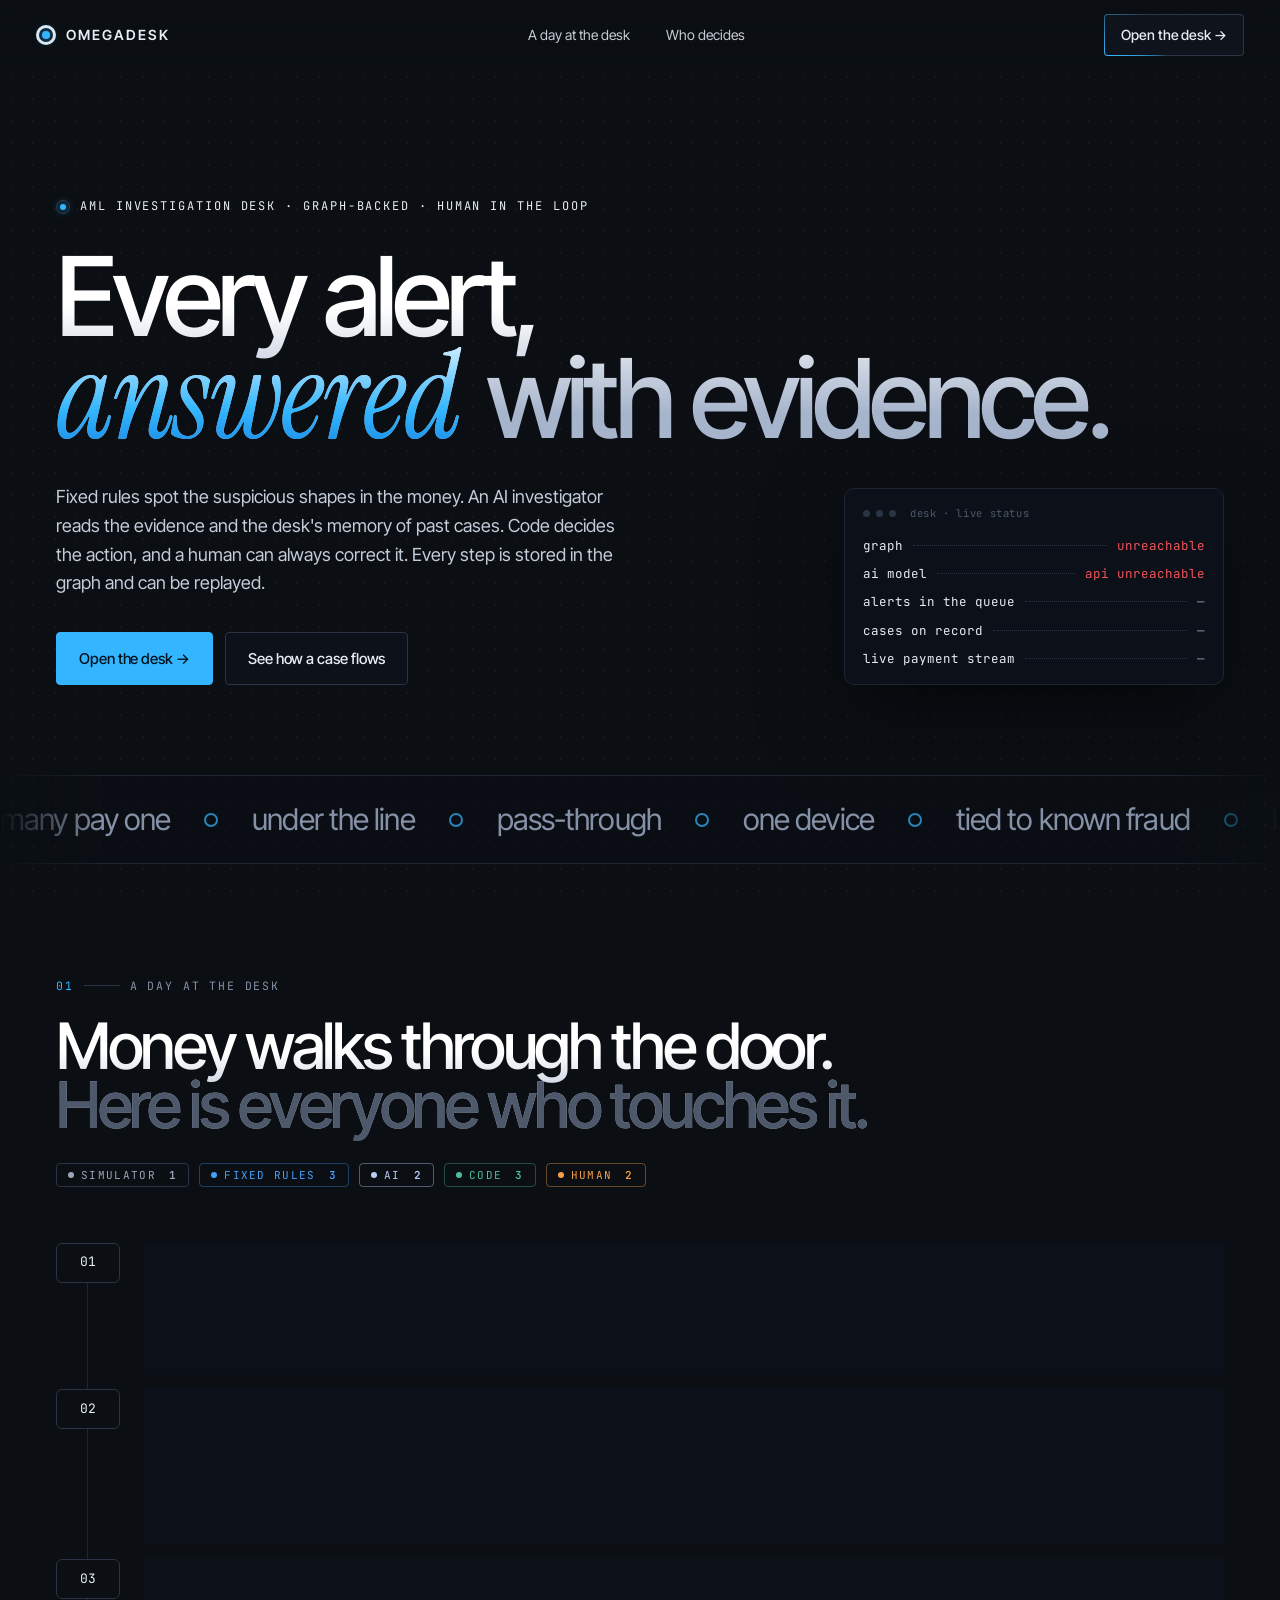
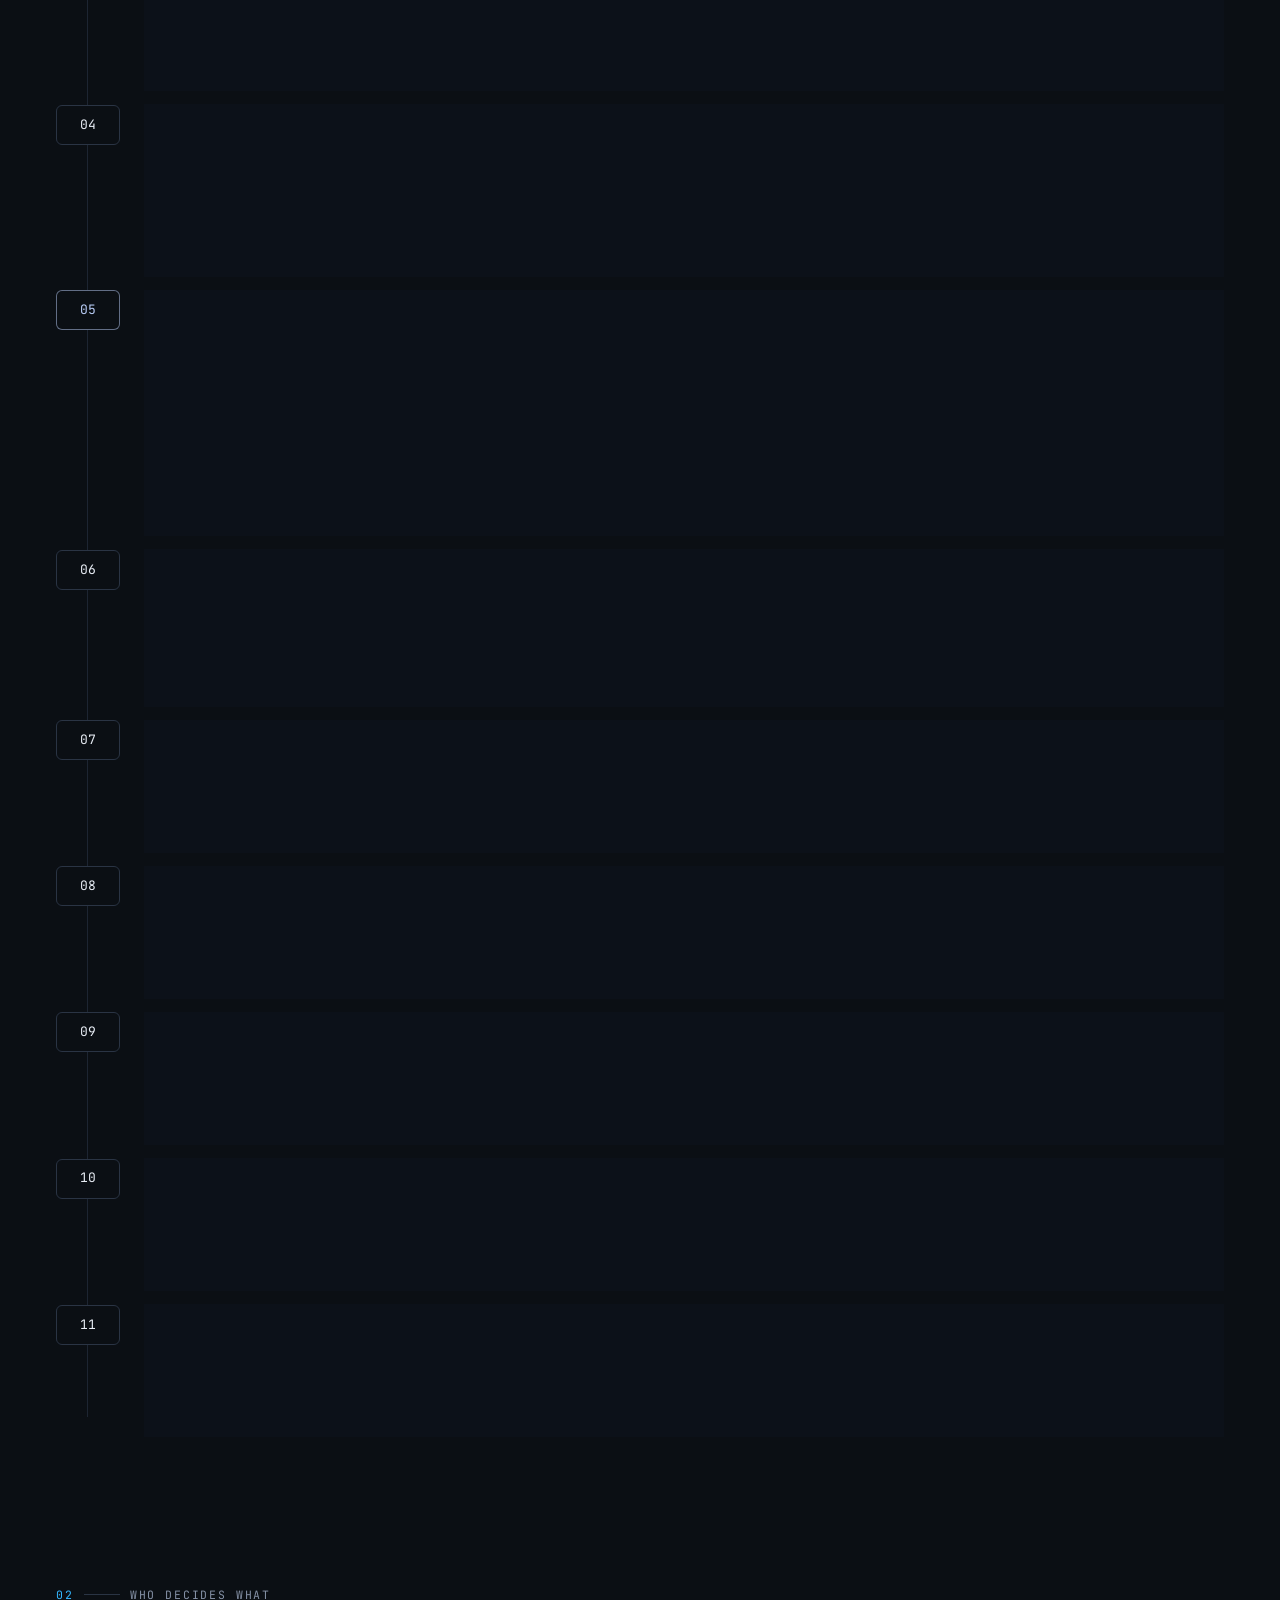
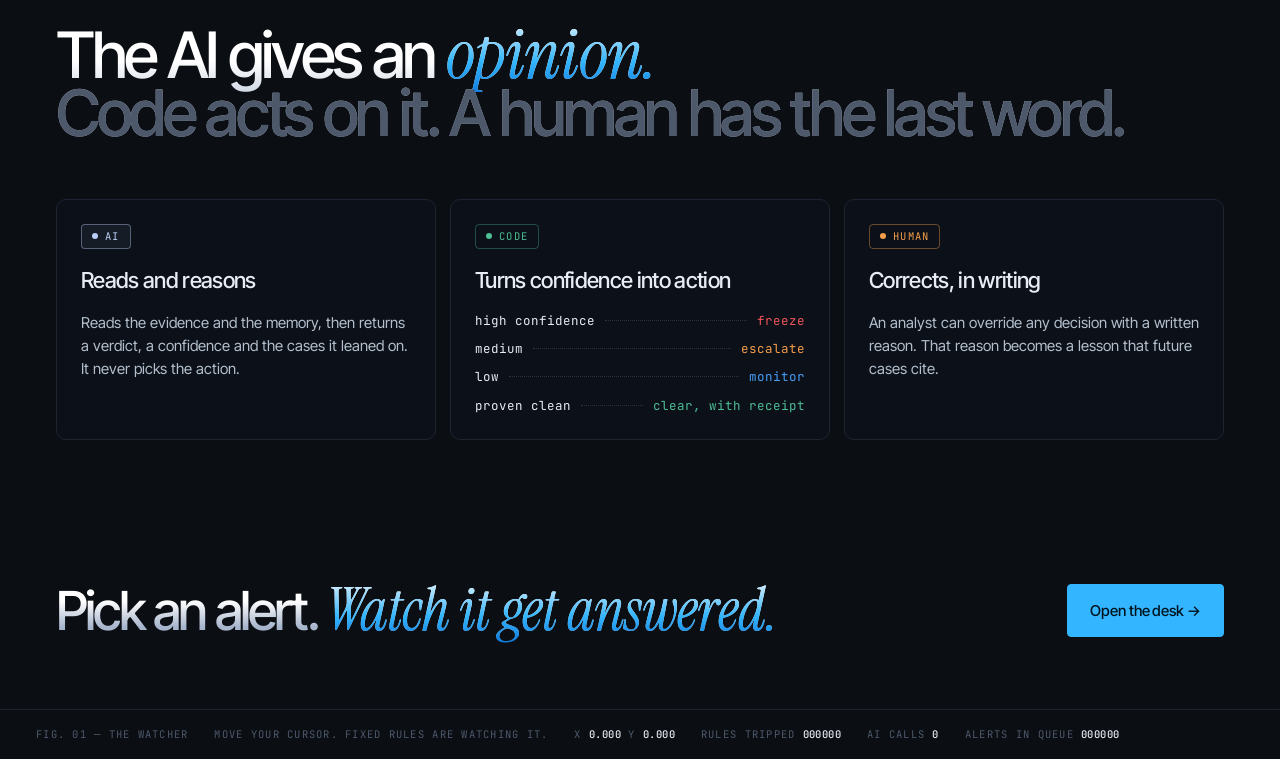
==== ui/home/index.html @ 0a8f1757 "UI: signal-field redesign of the desk + standalone home page — frontend only, no backend changes Des" ====
<!DOCTYPE html>
<html lang="en">
<head>
<meta charset="utf-8">
<meta name="viewport" content="width=device-width, initial-scale=1">
<meta name="color-scheme" content="dark">
<title>OmegaDesk — every alert, answered with evidence</title>
<link rel="icon" href="data:image/svg+xml,<svg xmlns='http://www.w3.org/2000/svg' viewBox='0 0 32 32'><circle cx='16' cy='16' r='12' fill='none' stroke='%23ffffff' stroke-width='4'/><circle cx='16' cy='16' r='4' fill='%23479ffa'/></svg>">
<link rel="preconnect" href="https://fonts.googleapis.com">
<link rel="preconnect" href="https://fonts.gstatic.com" crossorigin>
<link rel="stylesheet" href="https://fonts.googleapis.com/css2?family=Instrument+Serif:ital@0;1&family=Inter+Tight:wght@400;500;600&family=JetBrains+Mono:wght@400;500&display=swap">
<link rel="stylesheet" href="home.css">
</head>
<body>
<canvas id="field" aria-hidden="true"></canvas>
<canvas id="watch" aria-hidden="true"></canvas>
<div id="reticle" aria-hidden="true"><i></i></div>
<div id="probe" aria-hidden="true"></div>

<nav class="nav">
  <a class="brand" href="./"><span class="logo" aria-hidden="true"></span>OmegaDesk</a>
  <div class="nav-links">
    <a href="#story">A day at the desk</a>
    <a href="#who">Who decides</a>
  </div>
  <a class="btn primary sm" href="../">Open the desk →</a>
</nav>

<header class="hero">
  <div class="eyebrow"><span class="dot"></span>AML investigation desk · graph-backed · human in the loop</div>
  <h1>Every alert,<br><em class="serif">answered</em> with evidence.</h1>
  <p class="lede">Fixed rules spot the suspicious shapes in the money. An AI investigator reads the evidence and the desk's
    memory of past cases. Code decides the action, and a human can always correct it. Every step is stored in the graph
    and can be replayed.</p>
  <div class="cta">
    <a class="btn primary" href="../">Open the desk →</a>
    <a class="btn ghost" href="#story">See how a case flows</a>
  </div>

  <div class="term" aria-label="Live desk status">
    <div class="term-bar"><i></i><i></i><i></i><span>desk · live status</span></div>
    <div class="leaders">
      <div class="lead" data-sig="GET /health/graph · the single source of truth"><span class="lk">graph</span><span class="ld"></span><span class="lv" id="s-graph">checking…</span></div>
      <div class="lead" data-sig="GET /health · the investigator's model"><span class="lk">ai model</span><span class="ld"></span><span class="lv" id="s-model">—</span></div>
      <div class="lead" data-sig="GET /monitor/alerts · caught by fixed rules"><span class="lk">alerts in the queue</span><span class="ld"></span><span class="lv" id="s-alerts">—</span></div>
      <div class="lead" data-sig="GET /cases · every case the desk opened"><span class="lk">cases on record</span><span class="ld"></span><span class="lv" id="s-cases">—</span></div>
      <div class="lead" data-sig="GET /sim/status · the simulated bank"><span class="lk">live payment stream</span><span class="ld"></span><span class="lv" id="s-sim">—</span></div>
    </div>
  </div>
</header>

<div class="marquee" aria-label="What the watcher measures">
  <div class="mq-track" id="mq-track"></div>
</div>

<section class="section" id="story">
  <div class="sec-head">
    <div class="eyebrow num"><span>01</span><span class="ln"></span>A day at the desk</div>
    <h2>Money walks through the door.<br><span class="dim">Here is everyone who touches it.</span></h2>
    <div class="legend" id="legend"></div>
  </div>

  <ol class="story">
    <li class="step" data-actor="sim" data-sig="Step 01 · simulator · the world the desk watches">
      <div class="s-no">01</div>
      <div class="s-body"><div class="s-top"><h3>The world</h3><span class="actor sim">simulator</span></div>
        <p>A simulated bank runs on its own. People open accounts, use devices, buy from merchants and move money.
          Realistic fraud shapes are planted inside the ordinary traffic.</p></div>
    </li>
    <li class="step" data-actor="rules" data-sig="Step 02 · fixed rules · no AI">
      <div class="s-no">02</div>
      <div class="s-body"><div class="s-top"><h3>The watcher</h3><span class="actor rules">fixed rules</span></div>
        <p>Every few moments, simple maths checks the money. Did one account receive from many people? Did money leave the
          moment it arrived? Are payments hiding just under the reporting line? Is one device shared across accounts?
          When a shape is strong enough, an alert appears in plain words.</p></div>
    </li>
    <li class="step" data-actor="rules" data-sig="Step 03 · fixed rules · the shape of the crowd">
      <div class="s-no">03</div>
      <div class="s-body"><div class="s-top"><h3>The case file</h3><span class="actor rules">fixed rules</span></div>
        <p>Investigating opens a case: the suspect account plus everyone around it in that time window, senders and
          receivers. The pattern lives in the shape of the crowd, not in one account alone.</p></div>
    </li>
    <li class="step" data-actor="rules" data-sig="Step 04 · fixed rules · tags marked guilty- or innocent-looking">
      <div class="s-no">04</div>
      <div class="s-body"><div class="s-top"><h3>The measuring</h3><span class="actor rules">fixed rules</span></div>
        <p>Still no AI. The desk writes down what it measured, one tag per pattern, each marked as guilty-looking or innocent-looking.</p>
        <div class="tags">
          <span class="tg bad">many pay one</span><span class="tg bad">under the line</span><span class="tg bad">one device</span>
          <span class="tg bad">pass-through</span><span class="tg good">known business</span></div></div>
    </li>
    <li class="step key" data-actor="ai" data-sig="Step 05 · AI · the investigator's only job">
      <div class="s-no">05</div>
      <div class="s-body"><div class="s-top"><h3>The AI investigator</h3><span class="actor ai">AI</span></div>
        <p>The AI's only job. It reads the file and asks the graph questions one at a time: who else shares this device,
          where did the money go next, are these accounts new? It reads the desk's memory of past cases and human corrections,
          decides which old cases really match, then answers in a fixed format.</p>
        <div class="leaders mini">
          <div class="lead"><span class="lk">verdict</span><span class="ld"></span><span class="lv">fraud · legit · unclear</span></div>
          <div class="lead"><span class="lk">confidence</span><span class="ld"></span><span class="lv">bold or humble, by rule</span></div>
          <div class="lead"><span class="lk">cases it leaned on</span><span class="ld"></span><span class="lv">named, one by one</span></div>
        </div></div>
    </li>
    <li class="step" data-actor="code" data-sig="Step 06 · code · the AI never picks the action">
      <div class="s-no">06</div>
      <div class="s-body"><div class="s-top"><h3>The guard</h3><span class="actor code">code</span></div>
        <p>Fixed rules turn the verdict into an action. There are two hard guard rails. The AI may never clear an account just
          because an old case did; clearing needs fresh proof. And to disagree with a corrected old case, it must name exactly
          what is different today.</p></div>
    </li>
    <li class="step" data-actor="code" data-sig="Step 07 · code · a sealed, re-runnable proof of absence">
      <div class="s-no">07</div>
      <div class="s-body"><div class="s-top"><h3>The receipt</h3><span class="actor code">code</span></div>
        <p>When the action is a clearance, a tool proves the clean look. A checklist of checks all come back clean, and
          the result is sealed to the decision like a signed slip that can be re-run at any time.</p></div>
    </li>
    <li class="step" data-actor="human" data-sig="Step 08 · human · routed to the right analyst">
      <div class="s-no">08</div>
      <div class="s-body"><div class="s-top"><h3>The human</h3><span class="actor human">human</span></div>
        <p>Real cases land with the right analyst: device-ring cases go to one desk, business cases to another. An analyst who
          disagrees can override, but only with a written reason.</p></div>
    </li>
    <li class="step" data-actor="human" data-sig="Step 09 · human · memory grows only through decisions">
      <div class="s-no">09</div>
      <div class="s-body"><div class="s-top"><h3>The lesson</h3><span class="actor human">human</span></div>
        <p>That reason is saved as a correction. Future similar cases cite it like case law, and the old precedent it beat is
          marked "never cite again". Memory only grows through decisions, never through silence.</p></div>
    </li>
    <li class="step" data-actor="ai" data-sig="Step 10 · AI · one call, every sentence sourced">
      <div class="s-no">10</div>
      <div class="s-body"><div class="s-top"><h3>The written record</h3><span class="actor ai">AI</span></div>
        <p>Any closed case becomes a readable report for a supervisor. Every sentence carries its source: the decision,
          the measurements, the receipt and the past cases.</p></div>
    </li>
    <li class="step" data-actor="code" data-sig="Step 11 · code · six known cases, replayed twice">
      <div class="s-no">11</div>
      <div class="s-body"><div class="s-top"><h3>The proof</h3><span class="actor code">code</span></div>
        <p>A built-in test replays six known cases twice, once with memory and once without, and shows which decisions
          changed. Then the desk keeps working live as new alerts arrive on their own.</p></div>
    </li>
  </ol>
</section>

<section class="section" id="who">
  <div class="sec-head">
    <div class="eyebrow num"><span>02</span><span class="ln"></span>Who decides what</div>
    <h2>The AI gives an <em class="serif">opinion.</em><br><span class="dim">Code acts on it. A human has the last word.</span></h2>
  </div>
  <div class="who">
    <div class="who-card" data-sig="AI · verdict + confidence + cited cases">
      <span class="actor ai">AI</span>
      <h3>Reads and reasons</h3>
      <p>Reads the evidence and the memory, then returns a verdict, a confidence and the cases it leaned on. It never picks the action.</p>
    </div>
    <div class="who-card" data-sig="code · confidence → action, by fixed rule">
      <span class="actor code">code</span>
      <h3>Turns confidence into action</h3>
      <div class="leaders">
        <div class="lead"><span class="lk">high confidence</span><span class="ld"></span><span class="lv a-freeze">freeze</span></div>
        <div class="lead"><span class="lk">medium</span><span class="ld"></span><span class="lv a-escalate">escalate</span></div>
        <div class="lead"><span class="lk">low</span><span class="ld"></span><span class="lv a-monitor">monitor</span></div>
        <div class="lead"><span class="lk">proven clean</span><span class="ld"></span><span class="lv a-clear">clear, with receipt</span></div>
      </div>
    </div>
    <div class="who-card" data-sig="human · override needs a written reason">
      <span class="actor human">human</span>
      <h3>Corrects, in writing</h3>
      <p>An analyst can override any decision with a written reason. That reason becomes a lesson that future cases cite.</p>
    </div>
  </div>
</section>

<section class="band">
  <h2>Pick an alert. <em class="serif">Watch it get answered.</em></h2>
  <a class="btn primary" href="../">Open the desk →</a>
</section>

<footer class="hud">
  <span>FIG. 01 — THE WATCHER</span>
  <span class="hud-hide">MOVE YOUR CURSOR. FIXED RULES ARE WATCHING IT.</span>
  <span>X <b id="hx">0.000</b> Y <b id="hy">0.000</b></span>
  <span>RULES TRIPPED <b id="h-trip">000000</b></span>
  <span>AI CALLS <b>0</b></span>
  <span>ALERTS IN QUEUE <b id="h-al">000000</b></span>
  <span class="hud-last" id="h-last"></span>
</footer>

<script src="../hover.js"></script>
<script src="home.js"></script>
</body>
</html>
---- ui/home/home.css ----
/* OmegaDesk home — standalone stylesheet (the desk's style.css is not loaded here). */
:root {
  --bg: #0b0f14; --surface: rgba(14, 19, 28, .78); --line: #1d2532; --line2: #2a3444;
  --text: #e8edf5; --muted: #8591a6; --faint: #4d586a;
  --accent: #33b6ff; --accent-deep: #0a6fd6;
  --bad: #f2555a; --warn: #f59e4b; --good: #4ebe96; --ai: #b9cdf7; --watch: #479ffa;
  --sans: "Inter Tight", ui-sans-serif, system-ui, -apple-system, "Segoe UI", Helvetica, Arial, sans-serif;
  --serif: "Instrument Serif", "Times New Roman", serif;
  --mono: "JetBrains Mono", ui-monospace, SFMono-Regular, Menlo, Consolas, monospace;
  --ease: cubic-bezier(.2, .7, .2, 1);
}
@property --ang { syntax: "<angle>"; inherits: false; initial-value: 0deg; }
* { box-sizing: border-box; margin: 0; }
html { scroll-behavior: smooth; scrollbar-color: var(--line2) transparent; }
body { background: var(--bg); color: var(--text); font: 16px/1.55 var(--sans); -webkit-font-smoothing: antialiased; overflow-x: hidden; }
a { color: inherit; }
:focus-visible { outline: 2px solid var(--accent); outline-offset: 3px; }
::selection { background: rgba(51,182,255,.3); }

/* display type: Velmax recipe */
h1, h2 { font-weight: 500; letter-spacing: -.052em; line-height: .92;
  background: linear-gradient(#fff 30%, #a7b5cc 82%); -webkit-background-clip: text; background-clip: text; color: transparent; }
.serif { font-family: var(--serif); font-style: italic; font-weight: 400; letter-spacing: -.012em; font-size: 1.1em; line-height: .8;
  background: linear-gradient(#d8f1ff 14%, #33b6ff 58%, #0a6fd6); -webkit-background-clip: text; background-clip: text; color: transparent;
  padding-right: .06em; }
.dim { background: none; -webkit-text-fill-color: var(--faint); color: var(--faint); }

/* nav */
.nav { position: sticky; top: 0; z-index: 40; display: flex; align-items: center; gap: 28px; padding: 14px 36px;
  background: linear-gradient(var(--bg), rgba(11,15,20,.6)); backdrop-filter: blur(10px); }
.brand { display: flex; align-items: center; gap: 10px; text-decoration: none; font-weight: 600; letter-spacing: .14em; text-transform: uppercase; font-size: 14px; }
.brand .logo { width: 20px; height: 20px; border-radius: 50%; border: 3.5px solid var(--text); position: relative; }
.brand .logo::after { content: ""; position: absolute; inset: 3px; border-radius: 50%; background: var(--accent); box-shadow: 0 0 10px var(--accent); }
.nav-links { display: flex; gap: 6px; margin: 0 auto; }
.nav-links a { text-decoration: none; font-size: 14px; color: var(--text); opacity: .85; padding: 7px 14px; border-radius: 10px; border: 1px solid transparent; transition: border-color .2s, opacity .2s; }
.nav-links a:hover { opacity: 1; border-color: var(--accent); }

/* buttons */
.btn { display: inline-flex; align-items: center; gap: 10px; text-decoration: none; font-weight: 500; font-size: 15px; letter-spacing: -.005em;
  padding: 14px 22px; border-radius: 4px; border: 1px solid var(--line2); transition: transform .15s var(--ease), box-shadow .25s, background .2s; }
.btn:active { transform: scale(.98); }
.btn.primary { background: var(--accent); color: #00131f; border-color: var(--accent); }
.btn.primary:hover { box-shadow: 0 0 0 4px rgba(51,182,255,.15), 0 10px 40px rgba(51,182,255,.35); }
.btn.ghost { background: rgba(14,19,28,.8); color: var(--text); }
.btn.ghost:hover { border-color: var(--faint); }
/* the nav CTA: a light runs around its border */
.btn.sm { padding: 9px 16px; font-size: 14px; color: var(--text); border: 1px solid transparent;
  background: linear-gradient(#0e131c, #0e131c) padding-box, conic-gradient(from var(--ang), var(--line2) 0 55%, var(--accent) 70%, var(--line2) 85%) border-box;
  animation: orbit 4s linear infinite; }
.btn.sm:hover { box-shadow: 0 0 24px rgba(51,182,255,.25); }
@keyframes orbit { to { --ang: 360deg; } }

/* hero */
.hero { position: relative; max-width: 1240px; margin: 0 auto; padding: 14vh 36px 10vh; }
.eyebrow { display: inline-flex; align-items: center; gap: 10px; font-family: var(--mono); font-size: 12px; letter-spacing: .16em; text-transform: uppercase; color: var(--text); }
.eyebrow .dot { width: 14px; height: 14px; border-radius: 50%; border: 1px solid var(--line2); position: relative; }
.eyebrow .dot::after { content: ""; position: absolute; inset: 3px; border-radius: 50%; background: var(--accent); box-shadow: 0 0 8px var(--accent); animation: beat 2s infinite; }
@keyframes beat { 50% { opacity: .35; } }
.hero h1 { font-size: clamp(52px, 8.6vw, 128px); margin: 26px 0 34px; }
.lede { max-width: 560px; font-size: 18px; line-height: 1.6; color: #c3ccd9; }
.cta { display: flex; gap: 12px; margin-top: 34px; flex-wrap: wrap; }

/* live status terminal */
.term { position: absolute; right: 36px; bottom: 10vh; width: 380px; padding: 16px 18px; border-radius: 10px;
  background: var(--surface); border: 1px solid var(--line); backdrop-filter: blur(6px); box-shadow: 0 30px 80px rgba(0,0,0,.5); }
.term-bar { display: flex; align-items: center; gap: 6px; font-family: var(--mono); font-size: 10.5px; color: var(--faint); margin-bottom: 14px; }
.term-bar i { width: 7px; height: 7px; border-radius: 50%; background: var(--line2); }
.term-bar span { margin-left: 8px; letter-spacing: .06em; }
.leaders { display: flex; flex-direction: column; gap: 9px; font-family: var(--mono); font-size: 12.5px; }
.lead { display: flex; align-items: baseline; gap: 10px; color: var(--muted); }
.lead .lk { color: var(--text); white-space: nowrap; }
.lead .ld { flex: 1; min-width: 16px; border-bottom: 1px dotted var(--line2); transform: translateY(-4px); }
.lead .lv { white-space: nowrap; color: var(--accent); }
.lv.ok { color: var(--good); } .lv.bad { color: var(--bad); } .lv.off { color: var(--muted); }
.lv.a-freeze { color: var(--bad); } .lv.a-escalate { color: var(--warn); } .lv.a-monitor { color: var(--watch); } .lv.a-clear { color: var(--good); }

/* sections */
.section { max-width: 1240px; margin: 0 auto; padding: 12vh 36px 4vh; }
.sec-head { margin-bottom: 56px; }
.eyebrow.num { color: var(--muted); font-size: 11.5px; }
.eyebrow.num span:first-child { color: var(--accent); }
.eyebrow .ln { width: 36px; height: 1px; background: var(--line2); }
.sec-head h2 { font-size: clamp(36px, 5vw, 68px); margin-top: 20px; }
.legend { display: flex; gap: 10px; flex-wrap: wrap; margin-top: 28px; }
.legend .actor { font-size: 11px; padding: 4px 11px; }
.legend .actor b { font-weight: 600; margin-left: 6px; }

/* actor chips: who acts in each step */
.actor { display: inline-flex; align-items: center; gap: 7px; font-family: var(--mono); font-size: 10.5px; letter-spacing: .12em; text-transform: uppercase;
  padding: 3px 10px; border-radius: 4px; border: 1px solid var(--line2); color: var(--muted); white-space: nowrap; }
.actor::before { content: ""; width: 6px; height: 6px; border-radius: 50%; background: currentColor; }
.actor.sim { color: #9aa6b8; }
.actor.rules { color: var(--watch); border-color: rgba(71,159,250,.35); }
.actor.ai { color: var(--ai); border-color: rgba(185,205,247,.4); background: rgba(185,205,247,.06); }
.actor.code { color: var(--good); border-color: rgba(78,190,150,.35); }
.actor.human { color: var(--warn); border-color: rgba(245,158,75,.4); }

/* the story rail */
.story { list-style: none; padding: 0; position: relative; display: flex; flex-direction: column; gap: 14px; }
.story::before { content: ""; position: absolute; left: 31px; top: 20px; bottom: 20px; width: 1px;
  background: linear-gradient(var(--line2), var(--line2)) no-repeat, var(--line); background-size: 1px var(--fill, 0%); }
.step { display: grid; grid-template-columns: 64px minmax(0, 1fr); gap: 24px; align-items: start;
  opacity: 0; transform: translateY(18px); transition: opacity .7s var(--ease), transform .7s var(--ease); }
.step.in { opacity: 1; transform: none; }
.s-no { position: relative; z-index: 1; width: 64px; height: 40px; display: grid; place-items: center; font-family: var(--mono); font-size: 13px; color: var(--muted);
  background: var(--bg); border: 1px solid var(--line2); border-radius: 6px; transition: color .3s, border-color .3s, box-shadow .3s; }
.step.in .s-no { color: var(--text); }
.s-body { background: var(--surface); border: 1px solid var(--line); border-radius: 10px; padding: 20px 24px; backdrop-filter: blur(4px);
  transition: border-color .3s, transform .3s var(--ease); }
.step:hover .s-body { border-color: var(--line2); transform: translateX(4px); }
.step:hover .s-no { border-color: var(--accent); color: var(--accent); box-shadow: 0 0 18px rgba(51,182,255,.25); }
.s-top { display: flex; align-items: center; gap: 14px; justify-content: space-between; margin-bottom: 8px; }
.s-body h3 { font-size: 22px; font-weight: 500; letter-spacing: -.03em; }
.s-body p { color: #b4bfcd; font-size: 15.5px; max-width: 760px; }
.step.key .s-body { border-color: rgba(185,205,247,.32);
  background: linear-gradient(120deg, rgba(185,205,247,.08), transparent 60%), var(--surface); }
.step.key .s-no { border-color: rgba(185,205,247,.5); color: var(--ai); }
.step.dimmed { opacity: .28; }
.tags { display: flex; flex-wrap: wrap; gap: 8px; margin-top: 14px; }
.tg { font-family: var(--mono); font-size: 11px; letter-spacing: .06em; padding: 3px 10px; border-radius: 4px; border: 1px solid var(--line2); }
.tg.bad { color: #f0a0a3; border-color: rgba(242,85,90,.35); }
.tg.good { color: #8fd8bd; border-color: rgba(78,190,150,.35); }
.leaders.mini { margin-top: 16px; max-width: 520px; font-size: 12px; }

/* who decides */
.who { display: grid; grid-template-columns: repeat(3, minmax(0, 1fr)); gap: 14px; }
.who-card { background: var(--surface); border: 1px solid var(--line); border-radius: 10px; padding: 24px; display: flex; flex-direction: column; gap: 14px;
  transition: border-color .3s, transform .3s var(--ease); }
.who-card:hover { border-color: var(--line2); transform: translateY(-3px); }
.who-card h3 { font-size: 22px; font-weight: 500; letter-spacing: -.03em; }
.who-card p { color: #b4bfcd; font-size: 15px; }
.who-card .actor { align-self: flex-start; }

/* closing band */
.band { max-width: 1240px; margin: 12vh auto 8vh; padding: 0 36px; display: flex; align-items: center; justify-content: space-between; gap: 28px; flex-wrap: wrap; }
.band h2 { font-size: clamp(32px, 4.2vw, 58px); }

/* HUD footer */
.hud { display: flex; gap: 26px; flex-wrap: wrap; padding: 16px 36px; border-top: 1px solid var(--line);
  font-family: var(--mono); font-size: 10.5px; letter-spacing: .12em; color: var(--faint); text-transform: uppercase; }
.hud b { color: var(--text); font-weight: 500; letter-spacing: .04em; }

/* ---- hover layer (shared hover.js expects these) ---- */
#field { position: fixed; inset: 0; width: 100vw; height: 100vh; z-index: -1; pointer-events: none; }
#reticle { position: fixed; left: 0; top: 0; z-index: 80; pointer-events: none; opacity: 0; width: 0; height: 0; transition: opacity .2s; }
#reticle.on { opacity: 1; }
#reticle::before { content: ""; position: absolute; left: -13px; top: -13px; width: 26px; height: 26px; border-radius: 50%;
  border: 1px solid rgba(51,182,255,.55); transition: transform .25s var(--ease), border-color .2s, box-shadow .2s; }
#reticle i { position: absolute; left: -2px; top: -2px; width: 4px; height: 4px; border-radius: 50%; background: var(--accent); box-shadow: 0 0 8px var(--accent); }
#reticle.lock::before { transform: scale(1.35); border-color: var(--accent); box-shadow: 0 0 18px rgba(51,182,255,.35); }
#probe { position: fixed; left: 0; top: 0; z-index: 81; pointer-events: none; opacity: 0; display: flex; flex-direction: column; gap: 1px;
  width: max-content; max-width: 300px; font-family: var(--mono); font-size: 10.5px; line-height: 1.45; padding: 6px 10px; border-radius: 4px;
  background: rgba(8,10,13,.94); border: 1px solid var(--line2); box-shadow: 0 8px 24px rgba(0,0,0,.5); transition: opacity .15s; }
#probe.on { opacity: 1; }
#probe.flip { translate: calc(-100% - 40px) 0; }
#probe b { color: var(--accent); font-weight: 500; }
#probe span { color: var(--muted); }
@media (pointer: fine) { [data-sig] { cursor: crosshair; } }

/* responsive */
@media (max-width: 1080px) {
  .term { position: static; width: 100%; max-width: 460px; margin-top: 48px; }
  .who { grid-template-columns: 1fr; }
}
@media (max-width: 720px) {
  .nav { padding: 12px 16px; gap: 12px; }
  .nav-links { display: none; }
  .nav .btn.sm { margin-left: auto; }
  .hero, .section, .band { padding-left: 16px; padding-right: 16px; }
  .hero { padding-top: 8vh; }
  .step { grid-template-columns: 44px minmax(0, 1fr); gap: 12px; }
  .s-no { width: 44px; }
  .story::before { left: 21px; }
  .s-top { flex-wrap: wrap; }
  .hud { padding: 14px 16px; gap: 14px; }
}
@media (prefers-reduced-motion: reduce) {
  *, *::before, *::after { animation: none !important; transition: none !important; }
  html { scroll-behavior: auto; }
  .step { opacity: 1; transform: none; }
}

/* ---- the watcher: alert markers raised on the visitor's own cursor ---- */
#watch { position: fixed; inset: 0; width: 100vw; height: 100vh; z-index: -1; pointer-events: none; }
.hud-last { color: var(--warn); }
.hud-last:empty { display: none; }
.hud-last.fresh { animation: flash .9s var(--ease); }
@keyframes flash { from { color: #fff; text-shadow: 0 0 12px var(--warn); } }

/* ---- measured-tags ticker ---- */
.marquee { border-top: 1px solid var(--line); border-bottom: 1px solid var(--line); overflow: hidden; padding: 20px 0;
  mask-image: linear-gradient(90deg, transparent, #000 8%, #000 92%, transparent); background: rgba(11,15,20,.55); }
.mq-track { display: flex; width: max-content; animation: mq 46s linear infinite; }
.marquee:hover .mq-track { animation-play-state: paused; }
.mq-item { display: inline-flex; align-items: center; gap: 34px; padding-right: 34px; font-size: clamp(22px, 2.4vw, 30px);
  font-weight: 400; letter-spacing: -.03em; color: var(--muted); white-space: nowrap; transition: color .25s; }
.mq-item:hover { color: var(--text); }
.mq-item.bad:hover { color: #f6b3b5; }
.mq-item.good:hover { color: #a9e6cf; }
.mq-sep { width: 14px; height: 14px; border-radius: 50%; border: 2.5px solid var(--accent); opacity: .7; flex: none; }
@keyframes mq { to { transform: translateX(-50%); } }
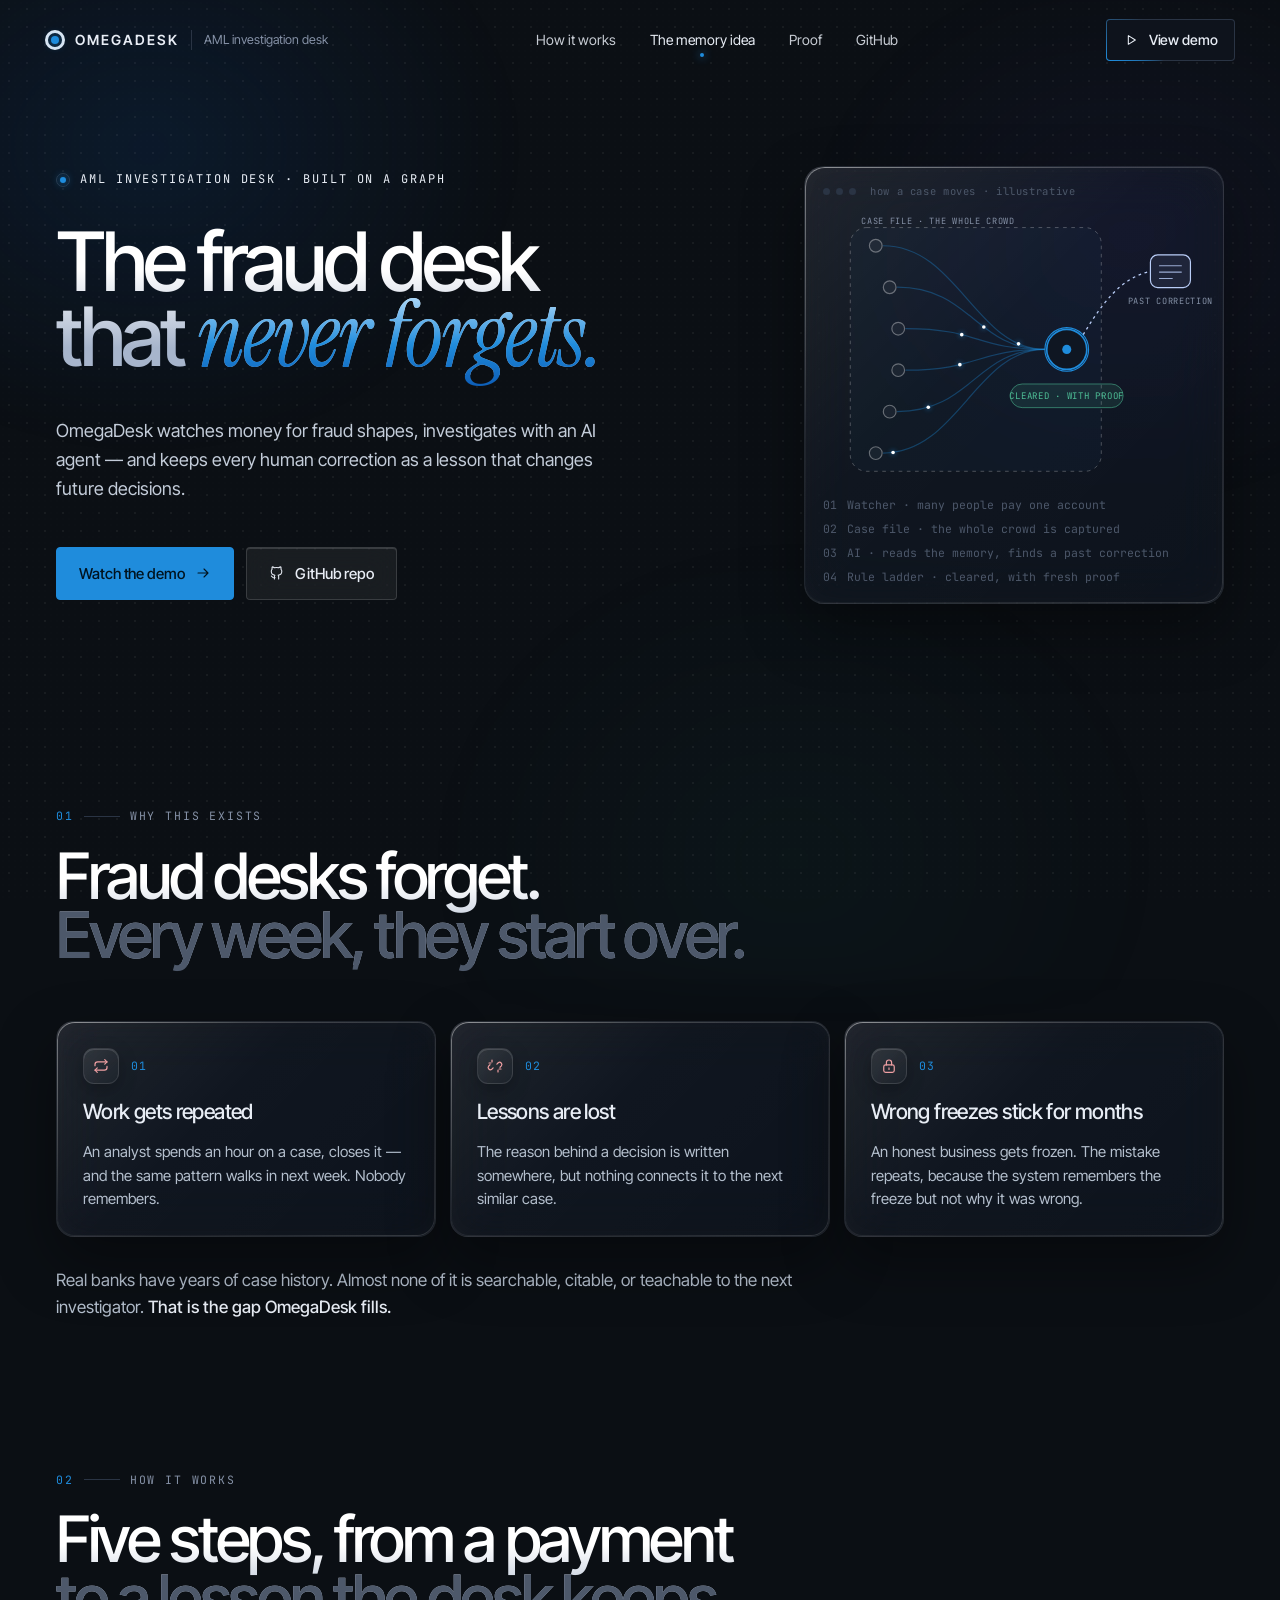
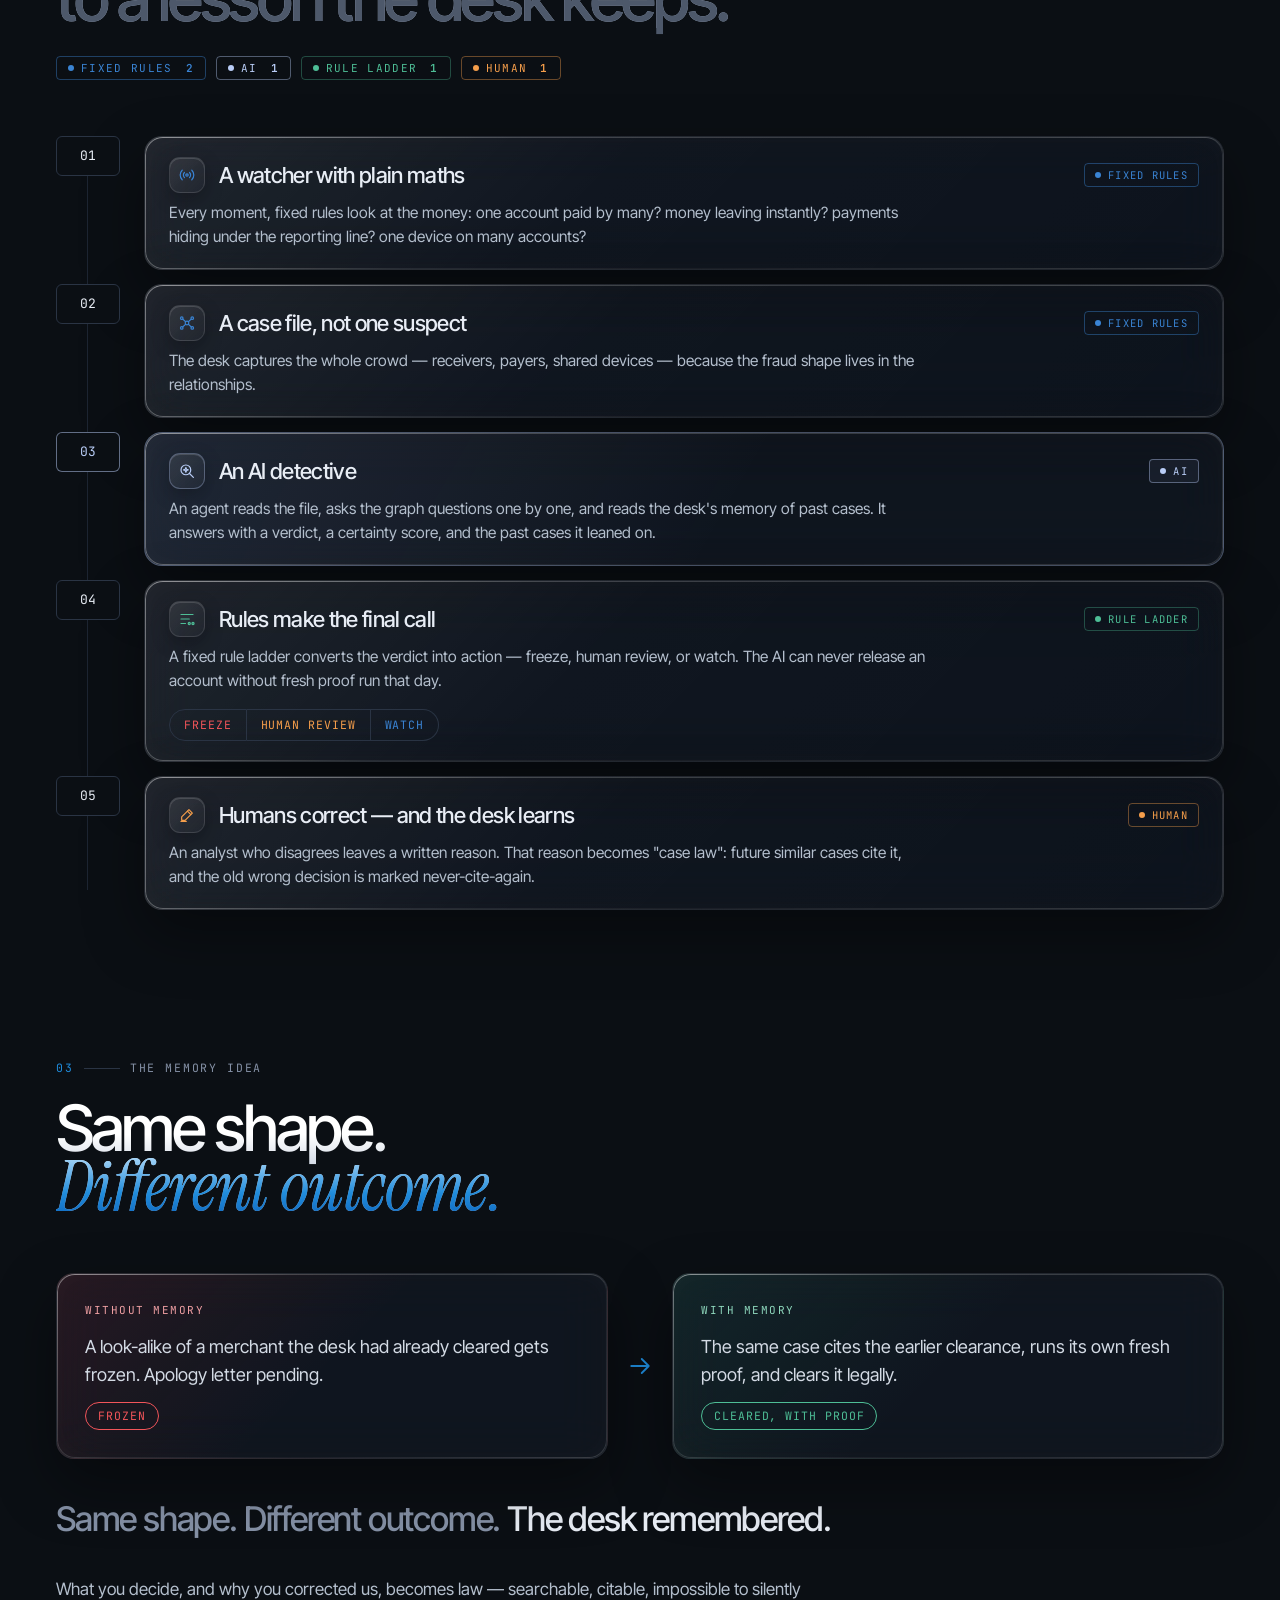
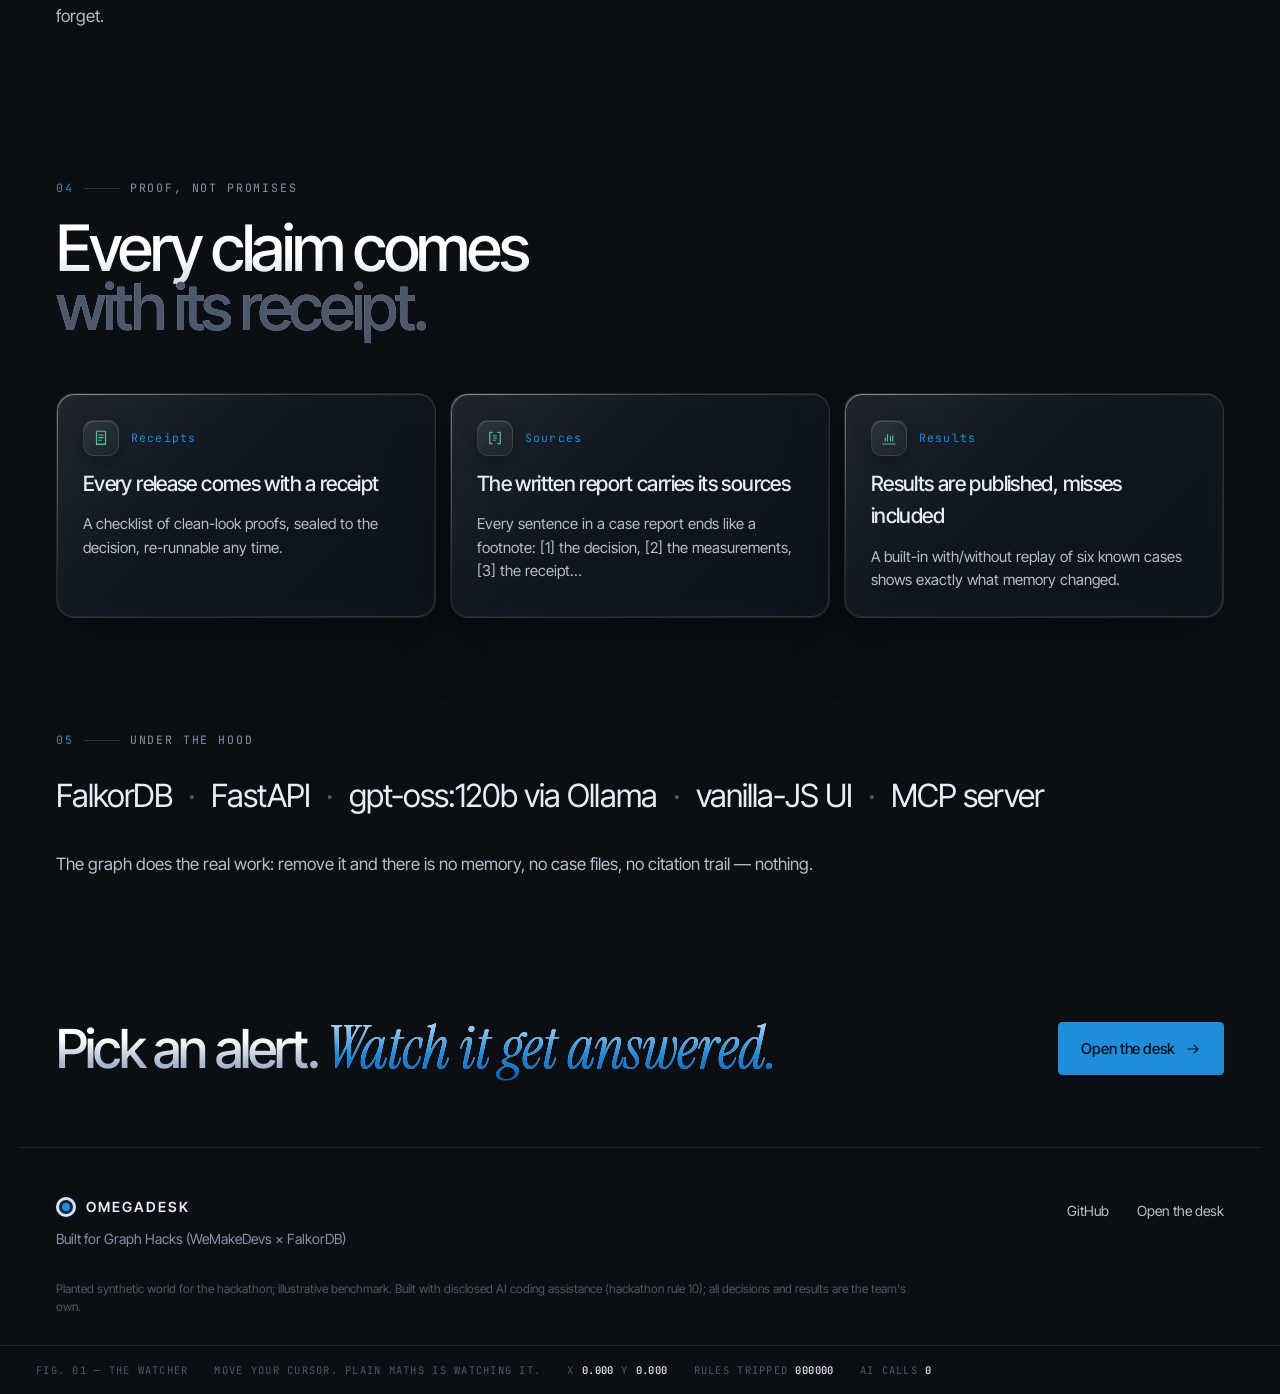
==== commit aa937d35: "UI: content-guide home page, liquid-glass windows, themed icons, island nav — frontend only Home (ui" ====
--- a/ui/home/index.html
+++ b/ui/home/index.html
@@ -4,7 +4,8 @@
 <meta charset="utf-8">
 <meta name="viewport" content="width=device-width, initial-scale=1">
 <meta name="color-scheme" content="dark">
-<title>OmegaDesk — every alert, answered with evidence</title>
+<title>OmegaDesk — the fraud desk that never forgets</title>
+<meta name="description" content="OmegaDesk watches money for fraud shapes, investigates with an AI agent, and keeps every human correction as a lesson that changes future decisions.">
 <link rel="icon" href="data:image/svg+xml,<svg xmlns='http://www.w3.org/2000/svg' viewBox='0 0 32 32'><circle cx='16' cy='16' r='12' fill='none' stroke='%23ffffff' stroke-width='4'/><circle cx='16' cy='16' r='4' fill='%23479ffa'/></svg>">
 <link rel="preconnect" href="https://fonts.googleapis.com">
 <link rel="preconnect" href="https://fonts.gstatic.com" crossorigin>
@@ -17,170 +18,216 @@
 <div id="reticle" aria-hidden="true"><i></i></div>
 <div id="probe" aria-hidden="true"></div>
 
-<nav class="nav">
-  <a class="brand" href="./"><span class="logo" aria-hidden="true"></span>OmegaDesk</a>
+<!-- 1. Header -->
+<nav class="nav" id="nav">
+  <a class="brand" href="./"><span class="logo" aria-hidden="true"></span>OmegaDesk<span class="tagline">AML investigation desk</span></a>
   <div class="nav-links">
-    <a href="#story">A day at the desk</a>
-    <a href="#who">Who decides</a>
-  </div>
-  <a class="btn primary sm" href="../">Open the desk →</a>
+    <a href="#how">How it works</a>
+    <a href="#memory">The memory idea</a>
+    <a href="#proof">Proof</a>
+    <a href="https://github.com/CombatAFK378/OmegaDesk" target="_blank" rel="noopener">GitHub</a>
+  </div>
+  <div class="island-msg" id="island-msg" aria-live="polite"></div>
+  <!-- DEMO: points at the live desk until the demo video is published; swap the href for the video URL then -->
+  <a class="btn primary sm" href="../"><svg class="ico" aria-hidden="true"><use href="../icons.svg#i-play"/></svg>View demo</a>
 </nav>
 
+<!-- 2. Hero -->
 <header class="hero">
-  <div class="eyebrow"><span class="dot"></span>AML investigation desk · graph-backed · human in the loop</div>
-  <h1>Every alert,<br><em class="serif">answered</em> with evidence.</h1>
-  <p class="lede">Fixed rules spot the suspicious shapes in the money. An AI investigator reads the evidence and the desk's
-    memory of past cases. Code decides the action, and a human can always correct it. Every step is stored in the graph
-    and can be replayed.</p>
+  <div class="eyebrow"><span class="dot"></span>AML investigation desk · built on a graph</div>
+  <h1>The fraud desk<br>that <em class="serif">never forgets.</em></h1>
+  <p class="lede">OmegaDesk watches money for fraud shapes, investigates with an AI agent — and keeps every human
+    correction as a lesson that changes future decisions.</p>
   <div class="cta">
-    <a class="btn primary" href="../">Open the desk →</a>
-    <a class="btn ghost" href="#story">See how a case flows</a>
-  </div>
-
-  <div class="term" aria-label="Live desk status">
-    <div class="term-bar"><i></i><i></i><i></i><span>desk · live status</span></div>
-    <div class="leaders">
-      <div class="lead" data-sig="GET /health/graph · the single source of truth"><span class="lk">graph</span><span class="ld"></span><span class="lv" id="s-graph">checking…</span></div>
-      <div class="lead" data-sig="GET /health · the investigator's model"><span class="lk">ai model</span><span class="ld"></span><span class="lv" id="s-model">—</span></div>
-      <div class="lead" data-sig="GET /monitor/alerts · caught by fixed rules"><span class="lk">alerts in the queue</span><span class="ld"></span><span class="lv" id="s-alerts">—</span></div>
-      <div class="lead" data-sig="GET /cases · every case the desk opened"><span class="lk">cases on record</span><span class="ld"></span><span class="lv" id="s-cases">—</span></div>
-      <div class="lead" data-sig="GET /sim/status · the simulated bank"><span class="lk">live payment stream</span><span class="ld"></span><span class="lv" id="s-sim">—</span></div>
-    </div>
+    <a class="btn primary" href="../">Watch the demo<svg class="ico" aria-hidden="true"><use href="../icons.svg#i-arrow"/></svg></a>
+    <a class="btn ghost" href="https://github.com/CombatAFK378/OmegaDesk" target="_blank" rel="noopener"><svg class="ico" aria-hidden="true"><use href="../icons.svg#i-github"/></svg>GitHub repo</a>
+  </div>
+
+  <div class="hero-viz glass" aria-label="How a case moves">
+    <div class="term-bar"><i></i><i></i><i></i><span>how a case moves · illustrative</span></div>
+    <svg class="hv" viewBox="0 0 420 300" role="img" aria-label="Illustration: many payers send money into one account; the desk opens a case on the whole crowd, the AI links it to a past correction, and the rule ladder clears it with proof.">
+        <rect class="hv-crowd" x="30" y="16" width="276" height="268" rx="18"/>
+        <text class="hv-tag hv-crowd-t" x="42" y="12">case file · the whole crowd</text>
+        <path class="hv-edge" d="M66.0,36.0 C148.0,36.0 168,150 244,150"/><path class="hv-edge" d="M81.3,81.6 C163.3,81.6 168,150 244,150"/><path class="hv-edge" d="M90.7,127.2 C172.7,127.2 168,150 244,150"/><path class="hv-edge" d="M90.7,172.8 C172.7,172.8 168,150 244,150"/><path class="hv-edge" d="M81.3,218.4 C163.3,218.4 168,150 244,150"/><path class="hv-edge" d="M66.0,264.0 C148.0,264.0 168,150 244,150"/>
+        <path class="hv-mem" d="M286,134 C318,80 338,70 360,64"/>
+        <g class="hv-past"><rect x="360" y="46" width="44" height="36" rx="8"/><path d="M370 58h24M370 65h24M370 72h14"/>
+          <text class="hv-tag" x="382" y="100" text-anchor="middle">past correction</text></g>
+        <circle class="hv-pt" r="2"><animateMotion dur="2.2s" begin="0.00s" repeatCount="indefinite" path="M66.0,36.0 C148.0,36.0 168,150 244,150"/></circle><circle class="hv-pt" r="2"><animateMotion dur="2.6s" begin="0.35s" repeatCount="indefinite" path="M81.3,81.6 C163.3,81.6 168,150 244,150"/></circle><circle class="hv-pt" r="2"><animateMotion dur="3.0s" begin="0.70s" repeatCount="indefinite" path="M90.7,127.2 C172.7,127.2 168,150 244,150"/></circle><circle class="hv-pt" r="2"><animateMotion dur="2.2s" begin="1.05s" repeatCount="indefinite" path="M90.7,172.8 C172.7,172.8 168,150 244,150"/></circle><circle class="hv-pt" r="2"><animateMotion dur="2.6s" begin="1.40s" repeatCount="indefinite" path="M81.3,218.4 C163.3,218.4 168,150 244,150"/></circle><circle class="hv-pt" r="2"><animateMotion dur="3.0s" begin="1.75s" repeatCount="indefinite" path="M66.0,264.0 C148.0,264.0 168,150 244,150"/></circle>
+        <circle class="hv-payer" cx="58.0" cy="36.0" r="7"/><circle class="hv-payer" cx="73.3" cy="81.6" r="7"/><circle class="hv-payer" cx="82.7" cy="127.2" r="7"/><circle class="hv-payer" cx="82.7" cy="172.8" r="7"/><circle class="hv-payer" cx="73.3" cy="218.4" r="7"/><circle class="hv-payer" cx="58.0" cy="264.0" r="7"/>
+        <circle class="hv-pulse" cx="268" cy="150" r="24"/>
+        <circle class="hv-recv" cx="268" cy="150" r="22"/>
+        <circle class="hv-core" cx="268" cy="150" r="5"/>
+        <g class="hv-verdict"><rect x="206" y="188" width="124" height="26" rx="13"/>
+          <text x="268" y="205" text-anchor="middle">cleared · with proof</text></g>
+      </svg>
+    <ol class="hv-steps">
+      <li><span>01</span>Watcher · many people pay one account</li>
+      <li><span>02</span>Case file · the whole crowd is captured</li>
+      <li><span>03</span>AI · reads the memory, finds a past correction</li>
+      <li><span>04</span>Rule ladder · cleared, with fresh proof</li>
+    </ol>
   </div>
 </header>
 
-<div class="marquee" aria-label="What the watcher measures">
-  <div class="mq-track" id="mq-track"></div>
-</div>
-
-<section class="section" id="story">
-  <div class="sec-head">
-    <div class="eyebrow num"><span>01</span><span class="ln"></span>A day at the desk</div>
-    <h2>Money walks through the door.<br><span class="dim">Here is everyone who touches it.</span></h2>
+<!-- 3. The problem -->
+<section class="section" id="problem">
+  <div class="sec-head">
+    <div class="eyebrow num"><span>01</span><span class="ln"></span>Why this exists</div>
+    <h2>Fraud desks forget.<br><span class="dim">Every week, they start over.</span></h2>
+  </div>
+  <div class="cards3">
+    <article class="p-card glass" data-sig="problem 1 · repeated work">
+      <div class="p-head"><span class="ico-tile"><svg class="ico" aria-hidden="true"><use href="../icons.svg#i-repeat"/></svg></span><span class="p-no">01</span></div>
+      <h3>Work gets repeated</h3>
+      <p>An analyst spends an hour on a case, closes it — and the same pattern walks in next week. Nobody remembers.</p>
+    </article>
+    <article class="p-card glass" data-sig="problem 2 · lost reasoning">
+      <div class="p-head"><span class="ico-tile"><svg class="ico" aria-hidden="true"><use href="../icons.svg#i-unlink"/></svg></span><span class="p-no">02</span></div>
+      <h3>Lessons are lost</h3>
+      <p>The reason behind a decision is written somewhere, but nothing connects it to the next similar case.</p>
+    </article>
+    <article class="p-card glass" data-sig="problem 3 · repeated mistakes">
+      <div class="p-head"><span class="ico-tile"><svg class="ico" aria-hidden="true"><use href="../icons.svg#i-lock"/></svg></span><span class="p-no">03</span></div>
+      <h3>Wrong freezes stick for months</h3>
+      <p>An honest business gets frozen. The mistake repeats, because the system remembers the freeze but not why it was wrong.</p>
+    </article>
+  </div>
+  <p class="gap-line">Real banks have years of case history. Almost none of it is searchable, citable, or teachable to the
+    next investigator. <b>That is the gap OmegaDesk fills.</b></p>
+</section>
+
+<!-- 4. How it works -->
+<section class="section" id="how">
+  <div class="sec-head">
+    <div class="eyebrow num"><span>02</span><span class="ln"></span>How it works</div>
+    <h2>Five steps, from a payment<br><span class="dim">to a lesson the desk keeps.</span></h2>
     <div class="legend" id="legend"></div>
   </div>
 
   <ol class="story">
-    <li class="step" data-actor="sim" data-sig="Step 01 · simulator · the world the desk watches">
+    <li class="step" data-actor="rules" data-sig="step 1 · fixed rules · no AI">
       <div class="s-no">01</div>
-      <div class="s-body"><div class="s-top"><h3>The world</h3><span class="actor sim">simulator</span></div>
-        <p>A simulated bank runs on its own. People open accounts, use devices, buy from merchants and move money.
-          Realistic fraud shapes are planted inside the ordinary traffic.</p></div>
-    </li>
-    <li class="step" data-actor="rules" data-sig="Step 02 · fixed rules · no AI">
+      <div class="s-body glass"><div class="s-top"><h3><span class="ico-tile"><svg class="ico" aria-hidden="true"><use href="../icons.svg#i-radar"/></svg></span>A watcher with plain maths</h3><span class="actor rules">fixed rules</span></div>
+        <p>Every moment, fixed rules look at the money: one account paid by many? money leaving instantly? payments hiding
+          under the reporting line? one device on many accounts?</p></div>
+    </li>
+    <li class="step" data-actor="rules" data-sig="step 2 · fixed rules · the whole crowd">
       <div class="s-no">02</div>
-      <div class="s-body"><div class="s-top"><h3>The watcher</h3><span class="actor rules">fixed rules</span></div>
-        <p>Every few moments, simple maths checks the money. Did one account receive from many people? Did money leave the
-          moment it arrived? Are payments hiding just under the reporting line? Is one device shared across accounts?
-          When a shape is strong enough, an alert appears in plain words.</p></div>
-    </li>
-    <li class="step" data-actor="rules" data-sig="Step 03 · fixed rules · the shape of the crowd">
+      <div class="s-body glass"><div class="s-top"><h3><span class="ico-tile"><svg class="ico" aria-hidden="true"><use href="../icons.svg#i-graph"/></svg></span>A case file, not one suspect</h3><span class="actor rules">fixed rules</span></div>
+        <p>The desk captures the whole crowd — receivers, payers, shared devices — because the fraud shape lives in the relationships.</p></div>
+    </li>
+    <li class="step key" data-actor="ai" data-sig="step 3 · AI · the only step that reasons">
       <div class="s-no">03</div>
-      <div class="s-body"><div class="s-top"><h3>The case file</h3><span class="actor rules">fixed rules</span></div>
-        <p>Investigating opens a case: the suspect account plus everyone around it in that time window, senders and
-          receivers. The pattern lives in the shape of the crowd, not in one account alone.</p></div>
-    </li>
-    <li class="step" data-actor="rules" data-sig="Step 04 · fixed rules · tags marked guilty- or innocent-looking">
+      <div class="s-body glass"><div class="s-top"><h3><span class="ico-tile"><svg class="ico" aria-hidden="true"><use href="../icons.svg#i-detective"/></svg></span>An AI detective</h3><span class="actor ai">AI</span></div>
+        <p>An agent reads the file, asks the graph questions one by one, and reads the desk's memory of past cases. It answers
+          with a verdict, a certainty score, and the past cases it leaned on.</p></div>
+    </li>
+    <li class="step" data-actor="code" data-sig="step 4 · rules · the AI never picks the action">
       <div class="s-no">04</div>
-      <div class="s-body"><div class="s-top"><h3>The measuring</h3><span class="actor rules">fixed rules</span></div>
-        <p>Still no AI. The desk writes down what it measured, one tag per pattern, each marked as guilty-looking or innocent-looking.</p>
-        <div class="tags">
-          <span class="tg bad">many pay one</span><span class="tg bad">under the line</span><span class="tg bad">one device</span>
-          <span class="tg bad">pass-through</span><span class="tg good">known business</span></div></div>
-    </li>
-    <li class="step key" data-actor="ai" data-sig="Step 05 · AI · the investigator's only job">
+      <div class="s-body glass"><div class="s-top"><h3><span class="ico-tile"><svg class="ico" aria-hidden="true"><use href="../icons.svg#i-ladder"/></svg></span>Rules make the final call</h3><span class="actor code">rule ladder</span></div>
+        <p>A fixed rule ladder converts the verdict into action — freeze, human review, or watch. The AI can never release an
+          account without fresh proof run that day.</p>
+        <div class="ladder">
+          <span class="rung a-freeze">freeze</span><span class="rung a-escalate">human review</span><span class="rung a-monitor">watch</span>
+        </div></div>
+    </li>
+    <li class="step" data-actor="human" data-sig="step 5 · human · corrections become case law">
       <div class="s-no">05</div>
-      <div class="s-body"><div class="s-top"><h3>The AI investigator</h3><span class="actor ai">AI</span></div>
-        <p>The AI's only job. It reads the file and asks the graph questions one at a time: who else shares this device,
-          where did the money go next, are these accounts new? It reads the desk's memory of past cases and human corrections,
-          decides which old cases really match, then answers in a fixed format.</p>
-        <div class="leaders mini">
-          <div class="lead"><span class="lk">verdict</span><span class="ld"></span><span class="lv">fraud · legit · unclear</span></div>
-          <div class="lead"><span class="lk">confidence</span><span class="ld"></span><span class="lv">bold or humble, by rule</span></div>
-          <div class="lead"><span class="lk">cases it leaned on</span><span class="ld"></span><span class="lv">named, one by one</span></div>
-        </div></div>
-    </li>
-    <li class="step" data-actor="code" data-sig="Step 06 · code · the AI never picks the action">
-      <div class="s-no">06</div>
-      <div class="s-body"><div class="s-top"><h3>The guard</h3><span class="actor code">code</span></div>
-        <p>Fixed rules turn the verdict into an action. There are two hard guard rails. The AI may never clear an account just
-          because an old case did; clearing needs fresh proof. And to disagree with a corrected old case, it must name exactly
-          what is different today.</p></div>
-    </li>
-    <li class="step" data-actor="code" data-sig="Step 07 · code · a sealed, re-runnable proof of absence">
-      <div class="s-no">07</div>
-      <div class="s-body"><div class="s-top"><h3>The receipt</h3><span class="actor code">code</span></div>
-        <p>When the action is a clearance, a tool proves the clean look. A checklist of checks all come back clean, and
-          the result is sealed to the decision like a signed slip that can be re-run at any time.</p></div>
-    </li>
-    <li class="step" data-actor="human" data-sig="Step 08 · human · routed to the right analyst">
-      <div class="s-no">08</div>
-      <div class="s-body"><div class="s-top"><h3>The human</h3><span class="actor human">human</span></div>
-        <p>Real cases land with the right analyst: device-ring cases go to one desk, business cases to another. An analyst who
-          disagrees can override, but only with a written reason.</p></div>
-    </li>
-    <li class="step" data-actor="human" data-sig="Step 09 · human · memory grows only through decisions">
-      <div class="s-no">09</div>
-      <div class="s-body"><div class="s-top"><h3>The lesson</h3><span class="actor human">human</span></div>
-        <p>That reason is saved as a correction. Future similar cases cite it like case law, and the old precedent it beat is
-          marked "never cite again". Memory only grows through decisions, never through silence.</p></div>
-    </li>
-    <li class="step" data-actor="ai" data-sig="Step 10 · AI · one call, every sentence sourced">
-      <div class="s-no">10</div>
-      <div class="s-body"><div class="s-top"><h3>The written record</h3><span class="actor ai">AI</span></div>
-        <p>Any closed case becomes a readable report for a supervisor. Every sentence carries its source: the decision,
-          the measurements, the receipt and the past cases.</p></div>
-    </li>
-    <li class="step" data-actor="code" data-sig="Step 11 · code · six known cases, replayed twice">
-      <div class="s-no">11</div>
-      <div class="s-body"><div class="s-top"><h3>The proof</h3><span class="actor code">code</span></div>
-        <p>A built-in test replays six known cases twice, once with memory and once without, and shows which decisions
-          changed. Then the desk keeps working live as new alerts arrive on their own.</p></div>
+      <div class="s-body glass"><div class="s-top"><h3><span class="ico-tile"><svg class="ico" aria-hidden="true"><use href="../icons.svg#i-pen"/></svg></span>Humans correct — and the desk learns</h3><span class="actor human">human</span></div>
+        <p>An analyst who disagrees leaves a written reason. That reason becomes "case law": future similar cases cite it, and
+          the old wrong decision is marked never-cite-again.</p></div>
     </li>
   </ol>
 </section>
 
-<section class="section" id="who">
-  <div class="sec-head">
-    <div class="eyebrow num"><span>02</span><span class="ln"></span>Who decides what</div>
-    <h2>The AI gives an <em class="serif">opinion.</em><br><span class="dim">Code acts on it. A human has the last word.</span></h2>
-  </div>
-  <div class="who">
-    <div class="who-card" data-sig="AI · verdict + confidence + cited cases">
-      <span class="actor ai">AI</span>
-      <h3>Reads and reasons</h3>
-      <p>Reads the evidence and the memory, then returns a verdict, a confidence and the cases it leaned on. It never picks the action.</p>
-    </div>
-    <div class="who-card" data-sig="code · confidence → action, by fixed rule">
-      <span class="actor code">code</span>
-      <h3>Turns confidence into action</h3>
-      <div class="leaders">
-        <div class="lead"><span class="lk">high confidence</span><span class="ld"></span><span class="lv a-freeze">freeze</span></div>
-        <div class="lead"><span class="lk">medium</span><span class="ld"></span><span class="lv a-escalate">escalate</span></div>
-        <div class="lead"><span class="lk">low</span><span class="ld"></span><span class="lv a-monitor">monitor</span></div>
-        <div class="lead"><span class="lk">proven clean</span><span class="ld"></span><span class="lv a-clear">clear, with receipt</span></div>
-      </div>
-    </div>
-    <div class="who-card" data-sig="human · override needs a written reason">
-      <span class="actor human">human</span>
-      <h3>Corrects, in writing</h3>
-      <p>An analyst can override any decision with a written reason. That reason becomes a lesson that future cases cite.</p>
-    </div>
-  </div>
+<!-- 5. The memory idea -->
+<section class="section" id="memory">
+  <div class="sec-head">
+    <div class="eyebrow num"><span>03</span><span class="ln"></span>The memory idea</div>
+    <h2>Same shape.<br><em class="serif">Different outcome.</em></h2>
+  </div>
+  <div class="ba">
+    <div class="ba-card glass without" data-sig="memory off · raw evidence only">
+      <span class="ba-tag">Without memory</span>
+      <p>A look-alike of a merchant the desk had already cleared gets frozen. Apology letter pending.</p>
+      <span class="ba-out a-freeze">frozen</span>
+    </div>
+    <div class="ba-arrow" aria-hidden="true"><svg class="ico" aria-hidden="true"><use href="../icons.svg#i-arrow"/></svg></div>
+    <div class="ba-card glass with" data-sig="memory on · cites the earlier clearance">
+      <span class="ba-tag">With memory</span>
+      <p>The same case cites the earlier clearance, runs its own fresh proof, and clears it legally.</p>
+      <span class="ba-out a-clear">cleared, with proof</span>
+    </div>
+  </div>
+  <p class="ba-punch">Same shape. Different outcome. <b>The desk remembered.</b></p>
+  <p class="gap-line">What you decide, and why you corrected us, becomes law — searchable, citable, impossible to silently forget.</p>
+</section>
+
+<!-- 6. Honesty / receipts -->
+<section class="section" id="proof">
+  <div class="sec-head">
+    <div class="eyebrow num"><span>04</span><span class="ln"></span>Proof, not promises</div>
+    <h2>Every claim comes<br><span class="dim">with its receipt.</span></h2>
+  </div>
+  <div class="cards3">
+    <article class="p-card glass" data-sig="receipt · re-runnable any time">
+      <div class="p-head"><span class="ico-tile"><svg class="ico" aria-hidden="true"><use href="../icons.svg#i-receipt"/></svg></span><span class="p-no">Receipts</span></div>
+      <h3>Every release comes with a receipt</h3>
+      <p>A checklist of clean-look proofs, sealed to the decision, re-runnable any time.</p>
+    </article>
+    <article class="p-card glass" data-sig="report · every sentence footnoted">
+      <div class="p-head"><span class="ico-tile"><svg class="ico" aria-hidden="true"><use href="../icons.svg#i-sources"/></svg></span><span class="p-no">Sources</span></div>
+      <h3>The written report carries its sources</h3>
+      <p>Every sentence in a case report ends like a footnote: [1] the decision, [2] the measurements, [3] the receipt…</p>
+    </article>
+    <article class="p-card glass" data-sig="benchmark · with and without memory">
+      <div class="p-head"><span class="ico-tile"><svg class="ico" aria-hidden="true"><use href="../icons.svg#i-results"/></svg></span><span class="p-no">Results</span></div>
+      <h3>Results are published, misses included</h3>
+      <p>A built-in with/without replay of six known cases shows exactly what memory changed.</p>
+    </article>
+  </div>
+</section>
+
+<!-- 8. Under the hood -->
+<section class="section stack-sec">
+  <div class="eyebrow num"><span>05</span><span class="ln"></span>Under the hood</div>
+  <p class="stack">
+    <span data-sig="FalkorDB · the evidence room and the memory">FalkorDB</span><i>·</i>
+    <span>FastAPI</span><i>·</i>
+    <span data-sig="one LLM · via Ollama">gpt-oss:120b via Ollama</span><i>·</i>
+    <span>vanilla-JS UI</span><i>·</i>
+    <span>MCP server</span>
+  </p>
+  <p class="gap-line">The graph does the real work: remove it and there is no memory, no case files, no citation trail — nothing.</p>
 </section>
 
 <section class="band">
   <h2>Pick an alert. <em class="serif">Watch it get answered.</em></h2>
-  <a class="btn primary" href="../">Open the desk →</a>
-</section>
+  <a class="btn primary" href="../">Open the desk<svg class="ico" aria-hidden="true"><use href="../icons.svg#i-arrow"/></svg></a>
+</section>
+
+<!-- 9. Footer -->
+<footer class="site-foot">
+  <div class="sf-grid">
+    <div>
+      <div class="brand"><span class="logo" aria-hidden="true"></span>OmegaDesk</div>
+      <p class="sf-credit">Built for Graph Hacks (WeMakeDevs × FalkorDB)</p>
+    </div>
+    <div class="sf-links">
+      <a href="https://github.com/CombatAFK378/OmegaDesk" target="_blank" rel="noopener">GitHub</a>
+      <a href="../">Open the desk</a>
+    </div>
+  </div>
+  <p class="sf-fine">Planted synthetic world for the hackathon; illustrative benchmark. Built with disclosed AI coding
+    assistance (hackathon rule 10); all decisions and results are the team's own.</p>
+</footer>
 
 <footer class="hud">
   <span>FIG. 01 — THE WATCHER</span>
-  <span class="hud-hide">MOVE YOUR CURSOR. FIXED RULES ARE WATCHING IT.</span>
+  <span class="hud-hide">MOVE YOUR CURSOR. PLAIN MATHS IS WATCHING IT.</span>
   <span>X <b id="hx">0.000</b> Y <b id="hy">0.000</b></span>
   <span>RULES TRIPPED <b id="h-trip">000000</b></span>
   <span>AI CALLS <b>0</b></span>
-  <span>ALERTS IN QUEUE <b id="h-al">000000</b></span>
   <span class="hud-last" id="h-last"></span>
 </footer>
 
--- a/ui/home/home.css
+++ b/ui/home/home.css
@@ -2,8 +2,8 @@
 :root {
   --bg: #0b0f14; --surface: rgba(14, 19, 28, .78); --line: #1d2532; --line2: #2a3444;
   --text: #e8edf5; --muted: #8591a6; --faint: #4d586a;
-  --accent: #33b6ff; --accent-deep: #0a6fd6;
-  --bad: #f2555a; --warn: #f59e4b; --good: #4ebe96; --ai: #b9cdf7; --watch: #479ffa;
+  --accent: #1f8cdc; --accent-deep: #0a55b0;
+  --bad: #f2555a; --warn: #f59e4b; --good: #4ebe96; --ai: #b9cdf7; --watch: #3a84d4;
   --sans: "Inter Tight", ui-sans-serif, system-ui, -apple-system, "Segoe UI", Helvetica, Arial, sans-serif;
   --serif: "Instrument Serif", "Times New Roman", serif;
   --mono: "JetBrains Mono", ui-monospace, SFMono-Regular, Menlo, Consolas, monospace;
@@ -15,13 +15,13 @@
 body { background: var(--bg); color: var(--text); font: 16px/1.55 var(--sans); -webkit-font-smoothing: antialiased; overflow-x: hidden; }
 a { color: inherit; }
 :focus-visible { outline: 2px solid var(--accent); outline-offset: 3px; }
-::selection { background: rgba(51,182,255,.3); }
+::selection { background: rgba(31,140,220,.3); }
 
 /* display type: Velmax recipe */
 h1, h2 { font-weight: 500; letter-spacing: -.052em; line-height: .92;
   background: linear-gradient(#fff 30%, #a7b5cc 82%); -webkit-background-clip: text; background-clip: text; color: transparent; }
 .serif { font-family: var(--serif); font-style: italic; font-weight: 400; letter-spacing: -.012em; font-size: 1.1em; line-height: .8;
-  background: linear-gradient(#d8f1ff 14%, #33b6ff 58%, #0a6fd6); -webkit-background-clip: text; background-clip: text; color: transparent;
+  background: linear-gradient(#b4dcfa 14%, #1f8cdc 58%, #0a55b0); -webkit-background-clip: text; background-clip: text; color: transparent;
   padding-right: .06em; }
 .dim { background: none; -webkit-text-fill-color: var(--faint); color: var(--faint); }
 
@@ -40,14 +40,14 @@
   padding: 14px 22px; border-radius: 4px; border: 1px solid var(--line2); transition: transform .15s var(--ease), box-shadow .25s, background .2s; }
 .btn:active { transform: scale(.98); }
 .btn.primary { background: var(--accent); color: #00131f; border-color: var(--accent); }
-.btn.primary:hover { box-shadow: 0 0 0 4px rgba(51,182,255,.15), 0 10px 40px rgba(51,182,255,.35); }
+.btn.primary:hover { box-shadow: 0 0 0 4px rgba(31,140,220,.15), 0 10px 40px rgba(31,140,220,.35); }
 .btn.ghost { background: rgba(14,19,28,.8); color: var(--text); }
 .btn.ghost:hover { border-color: var(--faint); }
 /* the nav CTA: a light runs around its border */
 .btn.sm { padding: 9px 16px; font-size: 14px; color: var(--text); border: 1px solid transparent;
   background: linear-gradient(#0e131c, #0e131c) padding-box, conic-gradient(from var(--ang), var(--line2) 0 55%, var(--accent) 70%, var(--line2) 85%) border-box;
   animation: orbit 4s linear infinite; }
-.btn.sm:hover { box-shadow: 0 0 24px rgba(51,182,255,.25); }
+.btn.sm:hover { box-shadow: 0 0 24px rgba(31,140,220,.25); }
 @keyframes orbit { to { --ang: 360deg; } }
 
 /* hero */
@@ -108,7 +108,7 @@
 .s-body { background: var(--surface); border: 1px solid var(--line); border-radius: 10px; padding: 20px 24px; backdrop-filter: blur(4px);
   transition: border-color .3s, transform .3s var(--ease); }
 .step:hover .s-body { border-color: var(--line2); transform: translateX(4px); }
-.step:hover .s-no { border-color: var(--accent); color: var(--accent); box-shadow: 0 0 18px rgba(51,182,255,.25); }
+.step:hover .s-no { border-color: var(--accent); color: var(--accent); box-shadow: 0 0 18px rgba(31,140,220,.25); }
 .s-top { display: flex; align-items: center; gap: 14px; justify-content: space-between; margin-bottom: 8px; }
 .s-body h3 { font-size: 22px; font-weight: 500; letter-spacing: -.03em; }
 .s-body p { color: #b4bfcd; font-size: 15.5px; max-width: 760px; }
@@ -145,9 +145,9 @@
 #reticle { position: fixed; left: 0; top: 0; z-index: 80; pointer-events: none; opacity: 0; width: 0; height: 0; transition: opacity .2s; }
 #reticle.on { opacity: 1; }
 #reticle::before { content: ""; position: absolute; left: -13px; top: -13px; width: 26px; height: 26px; border-radius: 50%;
-  border: 1px solid rgba(51,182,255,.55); transition: transform .25s var(--ease), border-color .2s, box-shadow .2s; }
+  border: 1px solid rgba(31,140,220,.55); transition: transform .25s var(--ease), border-color .2s, box-shadow .2s; }
 #reticle i { position: absolute; left: -2px; top: -2px; width: 4px; height: 4px; border-radius: 50%; background: var(--accent); box-shadow: 0 0 8px var(--accent); }
-#reticle.lock::before { transform: scale(1.35); border-color: var(--accent); box-shadow: 0 0 18px rgba(51,182,255,.35); }
+#reticle.lock::before { transform: scale(1.35); border-color: var(--accent); box-shadow: 0 0 18px rgba(31,140,220,.35); }
 #probe { position: fixed; left: 0; top: 0; z-index: 81; pointer-events: none; opacity: 0; display: flex; flex-direction: column; gap: 1px;
   width: max-content; max-width: 300px; font-family: var(--mono); font-size: 10.5px; line-height: 1.45; padding: 6px 10px; border-radius: 4px;
   background: rgba(8,10,13,.94); border: 1px solid var(--line2); box-shadow: 0 8px 24px rgba(0,0,0,.5); transition: opacity .15s; }
@@ -199,3 +199,306 @@
 .mq-item.good:hover { color: #a9e6cf; }
 .mq-sep { width: 14px; height: 14px; border-radius: 50%; border: 2.5px solid var(--accent); opacity: .7; flex: none; }
 @keyframes mq { to { transform: translateX(-50%); } }
+
+/* ================= content sections (homepage guide) ================= */
+.brand .tagline { font-family: var(--sans); text-transform: none; letter-spacing: 0; font-weight: 400; font-size: 12.5px; color: var(--muted);
+  padding-left: 12px; margin-left: 2px; border-left: 1px solid var(--line2); }
+.cards3 { display: grid; grid-template-columns: repeat(3, minmax(0, 1fr)); gap: 14px; }
+.p-card { border-radius: 18px; padding: 26px; display: flex; flex-direction: column; gap: 12px; transition: transform .35s var(--ease); }
+.p-card:hover { transform: translateY(-4px); }
+.p-card h3 { font-size: 21px; font-weight: 500; letter-spacing: -.03em; }
+.p-card p { color: #b4bfcd; font-size: 15px; }
+.p-no { font-family: var(--mono); font-size: 11.5px; color: var(--accent); letter-spacing: .1em; }
+.p-ico { font-size: 22px; }
+.gap-line { margin-top: 30px; max-width: 760px; font-size: 17px; line-height: 1.6; color: #b4bfcd; }
+.gap-line b { color: var(--text); font-weight: 500; }
+.s-ico { margin-right: 10px; font-size: 18px; }
+.s-body { border-radius: 18px; }
+.ladder { display: flex; margin-top: 16px; font-family: var(--mono); font-size: 11.5px; text-transform: uppercase; letter-spacing: .08em; }
+.rung { padding: 6px 14px; border: 1px solid var(--line2); }
+.rung:first-child { border-radius: 99px 0 0 99px; }
+.rung:last-child { border-radius: 0 99px 99px 0; }
+.rung + .rung { border-left: 0; }
+.rung.a-freeze { color: var(--bad); }
+.rung.a-escalate { color: var(--warn); }
+.rung.a-monitor { color: var(--watch); }
+
+.ba { display: grid; grid-template-columns: minmax(0, 1fr) auto minmax(0, 1fr); gap: 18px; align-items: stretch; }
+.ba-card { border-radius: 18px; padding: 28px; display: flex; flex-direction: column; gap: 14px; }
+.ba-card p { font-size: 18px; line-height: 1.55; color: #d3dae4; flex: 1; }
+.ba-tag { font-family: var(--mono); font-size: 11px; letter-spacing: .14em; text-transform: uppercase; color: var(--muted); }
+.ba-card.without .ba-tag { color: #f0a0a3; }
+.ba-card.with .ba-tag { color: #8fd8bd; }
+.ba-out { align-self: flex-start; font-family: var(--mono); font-size: 11.5px; letter-spacing: .08em; text-transform: uppercase;
+  padding: 4px 12px; border-radius: 99px; border: 1px solid currentColor; }
+.ba-out.a-freeze { color: var(--bad); }
+.ba-out.a-clear { color: var(--good); }
+.ba-arrow { align-self: center; font-size: 28px; color: var(--accent); }
+.ba-punch { margin-top: 34px; font-size: clamp(24px, 3vw, 34px); font-weight: 500; letter-spacing: -.035em; color: var(--muted); }
+.ba-punch b { font-weight: 500; color: var(--text); }
+
+.stack-sec { padding-top: 8vh; }
+.stack { display: flex; flex-wrap: wrap; align-items: baseline; gap: 10px 16px; margin-top: 20px; font-size: clamp(22px, 2.6vw, 32px); letter-spacing: -.03em; }
+.stack i { font-style: normal; color: var(--faint); }
+
+.site-foot { max-width: 1240px; margin: 0 auto; padding: 48px 36px 28px; border-top: 1px solid var(--line); }
+.sf-grid { display: flex; justify-content: space-between; gap: 36px; align-items: flex-start; flex-wrap: wrap; }
+.sf-credit { color: var(--muted); font-size: 14px; margin-top: 10px; }
+.sf-links { display: flex; gap: 28px; padding-top: 4px; }
+.sf-links a { text-decoration: none; color: var(--text); opacity: .8; font-size: 14px; }
+.sf-links a:hover { opacity: 1; color: var(--accent); }
+.sf-run { border-radius: 14px; padding: 14px 16px; }
+.sf-run-head { display: flex; justify-content: space-between; align-items: center; font-family: var(--mono); font-size: 11px;
+  letter-spacing: .12em; text-transform: uppercase; color: var(--muted); margin-bottom: 10px; }
+.copy { font: inherit; letter-spacing: .08em; color: var(--text); background: rgba(255,255,255,.06); border: 1px solid rgba(255,255,255,.12);
+  border-radius: 99px; padding: 3px 12px; cursor: pointer; }
+.copy:hover { border-color: var(--accent); }
+.sf-run pre { font-family: var(--mono); font-size: 12.5px; line-height: 1.75; color: var(--text); white-space: pre-wrap; word-break: break-all; }
+.sf-fine { margin-top: 30px; font-size: 12px; color: var(--faint); max-width: 860px; }
+
+/* ================= iOS 26 liquid glass ================= */
+/* drifting colour behind the glass, so the blur has something to refract */
+body::before {
+  content: ""; position: fixed; inset: -10%; z-index: -2; pointer-events: none;
+  background:
+    radial-gradient(520px 420px at 18% 22%, rgba(31,140,220,.20), transparent 70%),
+    radial-gradient(460px 380px at 82% 30%, rgba(140,110,255,.15), transparent 70%),
+    radial-gradient(520px 460px at 60% 88%, rgba(78,190,150,.11), transparent 70%);
+  filter: blur(20px); animation: drift 26s ease-in-out infinite alternate;
+}
+@keyframes drift { to { transform: translate3d(3%, -4%, 0) scale(1.08) rotate(4deg); } }
+.glass {
+  position: relative;
+  background: linear-gradient(135deg, rgba(255,255,255,.085), rgba(255,255,255,.025) 42%, rgba(255,255,255,.012)), rgba(16,22,32,.34);
+  -webkit-backdrop-filter: blur(24px) saturate(175%);
+  backdrop-filter: blur(24px) saturate(175%);
+  border: 1px solid rgba(255,255,255,.08);
+  box-shadow: inset 0 1px 0 rgba(255,255,255,.16), inset 0 -1px 0 rgba(255,255,255,.04),
+    inset 0 0 24px rgba(255,255,255,.025), 0 24px 60px rgba(0,0,0,.38);
+}
+/* specular rim: light catches the top-left edge like curved glass */
+.glass::before {
+  content: ""; position: absolute; inset: 0; border-radius: inherit; padding: 1px; pointer-events: none;
+  background: linear-gradient(135deg, rgba(255,255,255,.42), rgba(255,255,255,.05) 32%, rgba(255,255,255,0) 58%, rgba(255,255,255,.14));
+  -webkit-mask: linear-gradient(#000 0 0) content-box, linear-gradient(#000 0 0);
+  -webkit-mask-composite: xor;
+  mask: linear-gradient(#000 0 0) content-box exclude, linear-gradient(#000 0 0);
+}
+.step.key .s-body.glass { background: linear-gradient(120deg, rgba(185,205,247,.13), rgba(255,255,255,.02) 55%), rgba(16,22,32,.34); }
+.ba-card.without.glass { background: linear-gradient(135deg, rgba(242,85,90,.12), rgba(255,255,255,.02) 50%), rgba(16,22,32,.34); }
+.ba-card.with.glass { background: linear-gradient(135deg, rgba(78,190,150,.12), rgba(255,255,255,.02) 50%), rgba(16,22,32,.34); }
+.term.glass { border-radius: 18px; }
+.nav {
+  background: rgba(11,15,20,.35);
+  -webkit-backdrop-filter: blur(20px) saturate(170%);
+  backdrop-filter: blur(20px) saturate(170%);
+  border-bottom: 1px solid rgba(255,255,255,.06);
+}
+.btn.ghost {
+  background: rgba(255,255,255,.06);
+  -webkit-backdrop-filter: blur(16px);
+  backdrop-filter: blur(16px);
+  border-color: rgba(255,255,255,.14);
+  box-shadow: inset 0 1px 0 rgba(255,255,255,.14);
+}
+@media (max-width: 1080px) {
+  .cards3, .ba, .sf-grid { grid-template-columns: 1fr; }
+  .ba-arrow { transform: rotate(90deg); justify-self: center; }
+}
+@media (max-width: 720px) {
+  .brand .tagline { display: none; }
+  .site-foot { padding-left: 16px; padding-right: 16px; }
+}
+@media (prefers-reduced-transparency: reduce) {
+  .glass { background: rgba(16,22,32,.94); -webkit-backdrop-filter: none; backdrop-filter: none; }
+}
+
+/* ================= themed line icons (../icons.svg) ================= */
+.ico { width: 1.05em; height: 1.05em; stroke: currentColor; fill: none; stroke-width: 1.6; stroke-linecap: round; stroke-linejoin: round;
+  vertical-align: -.17em; flex: none; }
+.btn .ico { width: 16px; height: 16px; }
+.ico-tile {
+  display: inline-grid; place-items: center; width: 36px; height: 36px; flex: none; border-radius: 11px; color: var(--accent);
+  background: linear-gradient(135deg, rgba(255,255,255,.09), rgba(255,255,255,.02)); border: 1px solid rgba(255,255,255,.1);
+  box-shadow: inset 0 1px 0 rgba(255,255,255,.14), 0 6px 18px rgba(0,0,0,.25);
+}
+.ico-tile .ico { width: 18px; height: 18px; }
+.s-top h3 { display: flex; align-items: center; gap: 14px; }
+.step[data-actor="rules"] .ico-tile { color: var(--watch); }
+.step[data-actor="ai"] .ico-tile { color: var(--ai); border-color: rgba(185,205,247,.3); }
+.step[data-actor="code"] .ico-tile { color: var(--good); }
+.step[data-actor="human"] .ico-tile { color: var(--warn); }
+.p-head { display: flex; align-items: center; gap: 12px; }
+#problem .ico-tile { color: #f0a0a3; }
+#proof .ico-tile { color: var(--good); }
+.ba-arrow .ico { width: 28px; height: 28px; }
+.hud-last::before { content: ""; display: inline-block; width: 6px; height: 6px; border-radius: 50%; background: var(--warn);
+  margin-right: 8px; vertical-align: 1px; box-shadow: 0 0 8px var(--warn); }
+
+@media (max-width: 1100px) { .hud-hide { display: none; } }
+
+/* ================= hero graphic: how a case moves (12s loop, four synced stages) ================= */
+.hero-viz { position: absolute; right: 36px; bottom: 8vh; width: 420px; padding: 16px 18px 18px; border-radius: 20px; }
+.hv { width: 100%; height: auto; display: block; overflow: visible; }
+.hv-edge { fill: none; stroke: rgba(31,140,220,.35); stroke-width: 1.3; animation: hv-edge 12s infinite; }
+.hv-pt { fill: #fff; filter: drop-shadow(0 0 3px var(--accent)); }
+.hv-payer { fill: rgba(255,255,255,.04); stroke: rgba(255,255,255,.35); stroke-width: 1.3; }
+.hv-recv { fill: rgba(16,22,32,.8); stroke: var(--accent); stroke-width: 1.8; animation: hv-recv 12s infinite; }
+.hv-core { fill: var(--accent); animation: hv-core 12s infinite; }
+.hv-pulse { fill: none; stroke: var(--accent); stroke-width: 1.2; transform-box: fill-box; transform-origin: center; animation: hv-pulse 12s infinite; }
+.hv-crowd { fill: rgba(31,140,220,.03); stroke: rgba(255,255,255,.28); stroke-dasharray: 4 5; animation: hv-crowd 12s infinite; }
+.hv-crowd-t { animation: hv-crowd 12s infinite; }
+.hv-mem { fill: none; stroke: var(--ai); stroke-width: 1.4; stroke-dasharray: 3 4; animation: hv-mem 12s infinite; }
+.hv-past { animation: hv-mem 12s infinite; }
+.hv-past rect { fill: rgba(185,205,247,.08); stroke: var(--ai); stroke-width: 1.3; }
+.hv-past path { stroke: var(--ai); stroke-width: 1.3; stroke-linecap: round; fill: none; opacity: .8; }
+.hv-tag { font-family: var(--mono); font-size: 9.5px; letter-spacing: .08em; fill: var(--muted); text-transform: uppercase; }
+.hv-verdict { animation: hv-verdict 12s infinite; }
+.hv-verdict rect { fill: rgba(78,190,150,.12); stroke: rgba(78,190,150,.6); }
+.hv-verdict text { font-family: var(--mono); font-size: 10px; letter-spacing: .08em; fill: var(--good); text-transform: uppercase; }
+
+@keyframes hv-edge  { 0%, 22% { stroke: rgba(31,140,220,.8); } 26%, 100% { stroke: rgba(31,140,220,.28); } }
+@keyframes hv-pulse { 0% { transform: scale(1); opacity: .9; } 8% { transform: scale(2.4); opacity: 0; }
+                      9% { transform: scale(1); opacity: .9; } 17% { transform: scale(2.4); opacity: 0; } 18%, 100% { opacity: 0; } }
+@keyframes hv-crowd { 0%, 24% { opacity: 0; } 28%, 95% { opacity: 1; } 100% { opacity: 0; } }
+@keyframes hv-mem   { 0%, 49% { opacity: 0; } 53%, 95% { opacity: 1; } 100% { opacity: 0; } }
+@keyframes hv-verdict { 0%, 74% { opacity: 0; } 78%, 95% { opacity: 1; } 100% { opacity: 0; } }
+@keyframes hv-recv  { 0%, 74% { stroke: var(--accent); } 78%, 95% { stroke: var(--good); } 100% { stroke: var(--accent); } }
+@keyframes hv-core  { 0%, 74% { fill: var(--accent); } 78%, 95% { fill: var(--good); } 100% { fill: var(--accent); } }
+
+.hv-steps { list-style: none; padding: 0; margin-top: 10px; display: flex; flex-direction: column; gap: 6px; font-family: var(--mono); font-size: 11.5px; }
+.hv-steps li { display: flex; gap: 10px; color: var(--faint); animation: hv-step 12s infinite; }
+.hv-steps li span { color: inherit; }
+.hv-steps li:nth-child(2) { animation-delay: -9s; }
+.hv-steps li:nth-child(3) { animation-delay: -6s; }
+.hv-steps li:nth-child(4) { animation-delay: -3s; }
+/* each row lights up for its own quarter of the loop (negative delays phase-shift it) */
+@keyframes hv-step { 0%, 23% { color: var(--text); } 25%, 100% { color: var(--faint); } }
+
+@media (max-width: 1080px) { .hero-viz { position: static; width: 100%; max-width: 460px; margin-top: 48px; } }
+@media (prefers-reduced-motion: reduce) {
+  .hv-crowd, .hv-crowd-t, .hv-mem, .hv-past, .hv-verdict { opacity: 1 !important; }
+  .hv-pulse, .hv-pt { display: none; }
+  .hv-steps li { color: var(--text); }
+}
+
+/* hero layout: text left, graphic right; stacks on narrower screens so nothing overlaps */
+.hero { display: grid; grid-template-columns: minmax(0, 1fr) 420px; column-gap: 56px; align-items: center; }
+.hero > *:not(.hero-viz) { grid-column: 1; }
+.hero > .eyebrow { justify-self: start; }
+.hero-viz { position: relative; right: auto; bottom: auto; grid-column: 2; grid-row: 1 / span 4; align-self: center; }
+.hero h1 { font-size: clamp(48px, 6.4vw, 104px); }
+@media (max-width: 1180px) {
+  .hero { grid-template-columns: minmax(0, 1fr); }
+  .hero-viz { grid-column: 1; grid-row: auto; width: 100%; max-width: 460px; margin-top: 48px; }
+  .hero h1 { font-size: clamp(46px, 9vw, 96px); }
+}
+
+/* ================= floating island nav (Dynamic Island behaviour) ================= */
+.nav {
+  position: fixed; top: 12px; left: 50%; transform: translateX(-50%); z-index: 50;
+  width: min(1240px, calc(100% - 24px)); padding: 10px 12px 10px 20px; border-radius: 16px;
+  background: linear-gradient(135deg, rgba(255,255,255,.07), rgba(255,255,255,.02)), rgba(14,19,28,.42);
+  -webkit-backdrop-filter: blur(22px) saturate(180%); backdrop-filter: blur(22px) saturate(180%);
+  border: 1px solid rgba(255,255,255,.08); border-bottom: 1px solid rgba(255,255,255,.08);
+  box-shadow: inset 0 1px 0 rgba(255,255,255,.12), 0 10px 30px rgba(0,0,0,.25);
+  transition: width .55s var(--ease), top .55s var(--ease), padding .55s var(--ease), border-radius .55s var(--ease),
+    background .4s, box-shadow .4s;
+}
+/* scrolled: the bar tightens into an island and goes a shade lighter, like frosted glass over the page */
+.nav.scrolled {
+  width: min(1000px, calc(100% - 24px)); top: 10px; padding: 8px 10px 8px 18px; border-radius: 14px;
+  background: linear-gradient(135deg, rgba(255,255,255,.1), rgba(255,255,255,.03)), rgba(52,58,70,.5);
+  box-shadow: inset 0 1px 0 rgba(255,255,255,.16), 0 18px 44px rgba(0,0,0,.45);
+}
+.nav.scrolled .brand .tagline { opacity: 0; width: 0; padding: 0; margin: 0; border: 0; overflow: hidden; }
+.brand .tagline { transition: opacity .3s, width .4s var(--ease); white-space: nowrap; }
+.nav-links { position: relative; transition: opacity .3s, filter .3s, transform .45s var(--ease); }
+.nav-links a { position: relative; border: 0; }
+.nav-links a:hover { border: 0; background: rgba(255,255,255,.06); }
+/* the dot under the section you are reading */
+.nav-links a::after {
+  content: ""; position: absolute; left: 50%; bottom: 1px; width: 4px; height: 4px; margin-left: -2px; border-radius: 50%;
+  background: var(--accent); box-shadow: 0 0 8px var(--accent); opacity: 0; transform: scale(0); transition: opacity .3s, transform .3s var(--ease);
+}
+.nav-links a.active { opacity: 1; }
+.nav-links a.active::after { opacity: 1; transform: scale(1); }
+
+/* the island speaks: a tripped watcher rule takes over the middle of the bar for a moment */
+.island-msg {
+  position: absolute; left: 50%; top: 50%; transform: translate(-50%, -50%) scale(.92); opacity: 0; pointer-events: none;
+  display: flex; align-items: center; gap: 10px; white-space: nowrap;
+  font-family: var(--mono); font-size: 11.5px; letter-spacing: .06em; text-transform: uppercase; color: var(--muted);
+  transition: opacity .3s, transform .45s var(--ease);
+}
+.island-msg b { color: var(--warn); font-weight: 500; }
+.island-msg i { width: 7px; height: 7px; border-radius: 50%; background: var(--warn); box-shadow: 0 0 10px var(--warn); }
+.island-msg span { color: var(--faint); }
+.nav.alerting { box-shadow: inset 0 1px 0 rgba(255,255,255,.14), 0 0 0 1px rgba(245,158,75,.35), 0 0 34px rgba(245,158,75,.2), 0 18px 44px rgba(0,0,0,.45); }
+.nav.alerting .nav-links { opacity: 0; filter: blur(6px); transform: scale(.94); }
+.nav.alerting .island-msg { opacity: 1; transform: translate(-50%, -50%) scale(1); }
+@media (max-width: 720px) {
+  .nav { padding: 8px 8px 8px 14px; }
+  .island-msg { display: none; }
+}
+/* anchor jumps land below the floating island */
+.section { scroll-margin-top: 90px; }
+
+/* island spans the window, 10px from each edge, and keeps that width when scrolled (only the glass deepens) */
+.nav, .nav.scrolled { width: calc(100% - 20px); top: 10px; }
+.nav { padding: 10px 12px 10px 22px; }
+.nav.scrolled { padding: 10px 12px 10px 22px; }
+.nav.scrolled .brand .tagline { opacity: 1; width: auto; padding-left: 12px; margin-left: 2px; border-left: 1px solid var(--line2); }
+.hero { padding-top: calc(14vh + 40px); }
+
+/* ================= nav reveal: flat at the top, an island once you scroll ================= */
+.nav {
+  transition: width .5s var(--ease), top .5s var(--ease), padding .5s var(--ease), border-radius .5s var(--ease),
+    background .45s, border-color .45s, box-shadow .45s, -webkit-backdrop-filter .45s, backdrop-filter .45s;
+}
+/* at the top: no box at all, the bar sits flat on the page */
+.nav:not(.scrolled) {
+  width: 100%; top: 0; padding: 18px 44px; border-radius: 0;
+  background: transparent; border-color: transparent; box-shadow: none;
+  -webkit-backdrop-filter: none; backdrop-filter: none;
+}
+/* scrolled: the island lifts in, inset from the edges, deep translucent black */
+.nav.scrolled {
+  width: calc(100% - 64px); top: 8px; padding: 10px 12px 10px 22px; border-radius: 12px;
+  background: linear-gradient(180deg, rgba(255,255,255,.04), rgba(255,255,255,.01)), rgba(9,12,18,.78);
+  border: 1px solid rgba(255,255,255,.08);
+  -webkit-backdrop-filter: blur(18px) saturate(160%); backdrop-filter: blur(18px) saturate(160%);
+  box-shadow: inset 0 1px 0 rgba(255,255,255,.07), 0 16px 40px rgba(0,0,0,.5);
+}
+/* a tripped watcher rule pops the island up even at the top of the page, then it settles back */
+.nav.alerting {
+  width: calc(100% - 64px); top: 8px; padding: 10px 12px 10px 22px; border-radius: 12px;
+  background: linear-gradient(180deg, rgba(255,255,255,.04), rgba(255,255,255,.01)), rgba(9,12,18,.82);
+  border: 1px solid rgba(245,158,75,.35);
+  -webkit-backdrop-filter: blur(18px) saturate(160%); backdrop-filter: blur(18px) saturate(160%);
+  box-shadow: inset 0 1px 0 rgba(255,255,255,.07), 0 0 34px rgba(245,158,75,.18), 0 16px 40px rgba(0,0,0,.5);
+}
+@media (max-width: 720px) {
+  .nav:not(.scrolled) { padding: 14px 16px; }
+  .nav.scrolled, .nav.alerting { width: calc(100% - 20px); }
+}
+
+/* a deeper signal blue behind the glass */
+body::before {
+  background:
+    radial-gradient(520px 420px at 18% 22%, rgba(20,110,200,.20), transparent 70%),
+    radial-gradient(460px 380px at 82% 30%, rgba(90,80,200,.13), transparent 70%),
+    radial-gradient(520px 460px at 60% 88%, rgba(40,150,130,.09), transparent 70%);
+}
+
+/* darker overall: the light behind the glass is dimmer */
+body::before {
+  background:
+    radial-gradient(520px 420px at 18% 22%, rgba(16,90,180,.15), transparent 70%),
+    radial-gradient(460px 380px at 82% 30%, rgba(70,60,170,.09), transparent 70%),
+    radial-gradient(520px 460px at 60% 88%, rgba(30,120,110,.06), transparent 70%);
+}
+
+/* hide on scroll down, show on scroll up */
+.nav { transition-property: width, top, padding, border-radius, background, border-color, box-shadow, -webkit-backdrop-filter, backdrop-filter, transform; }
+.nav.nav-hide { transform: translate(-50%, calc(-100% - 24px)); }
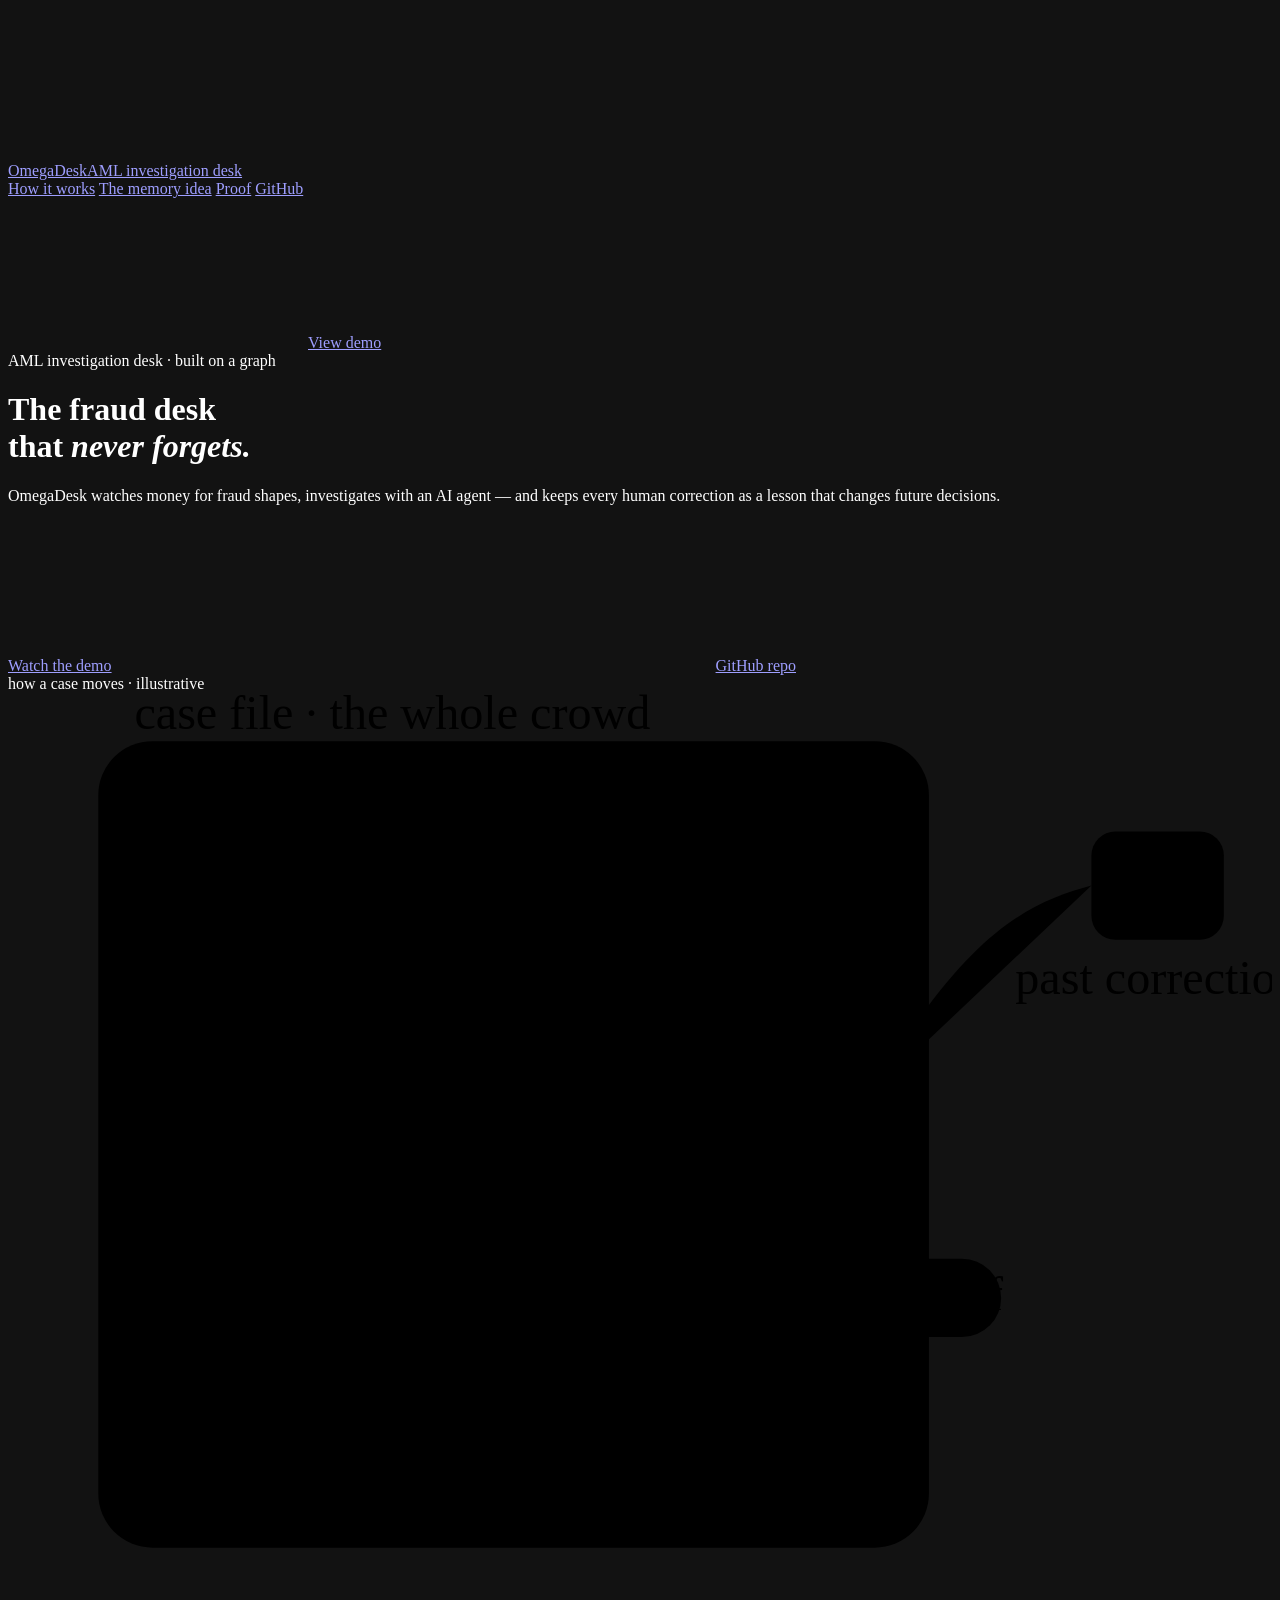
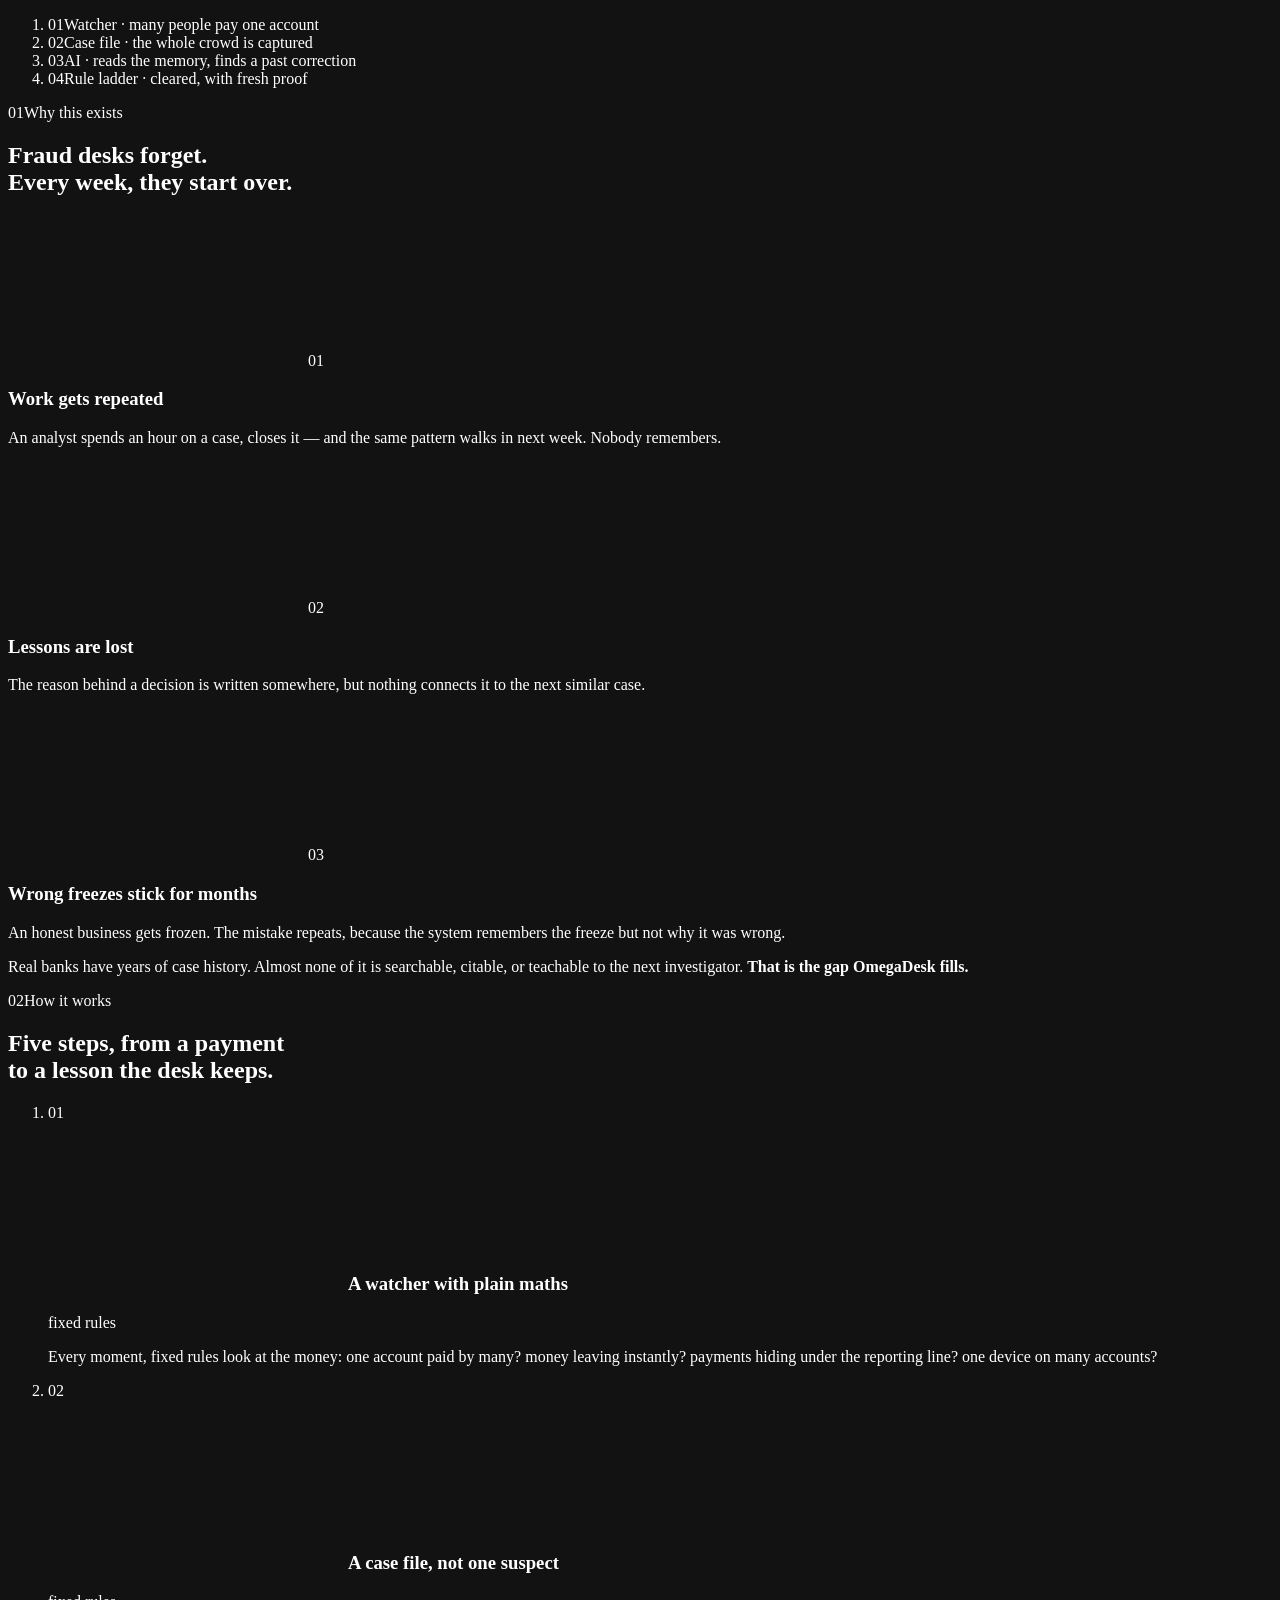
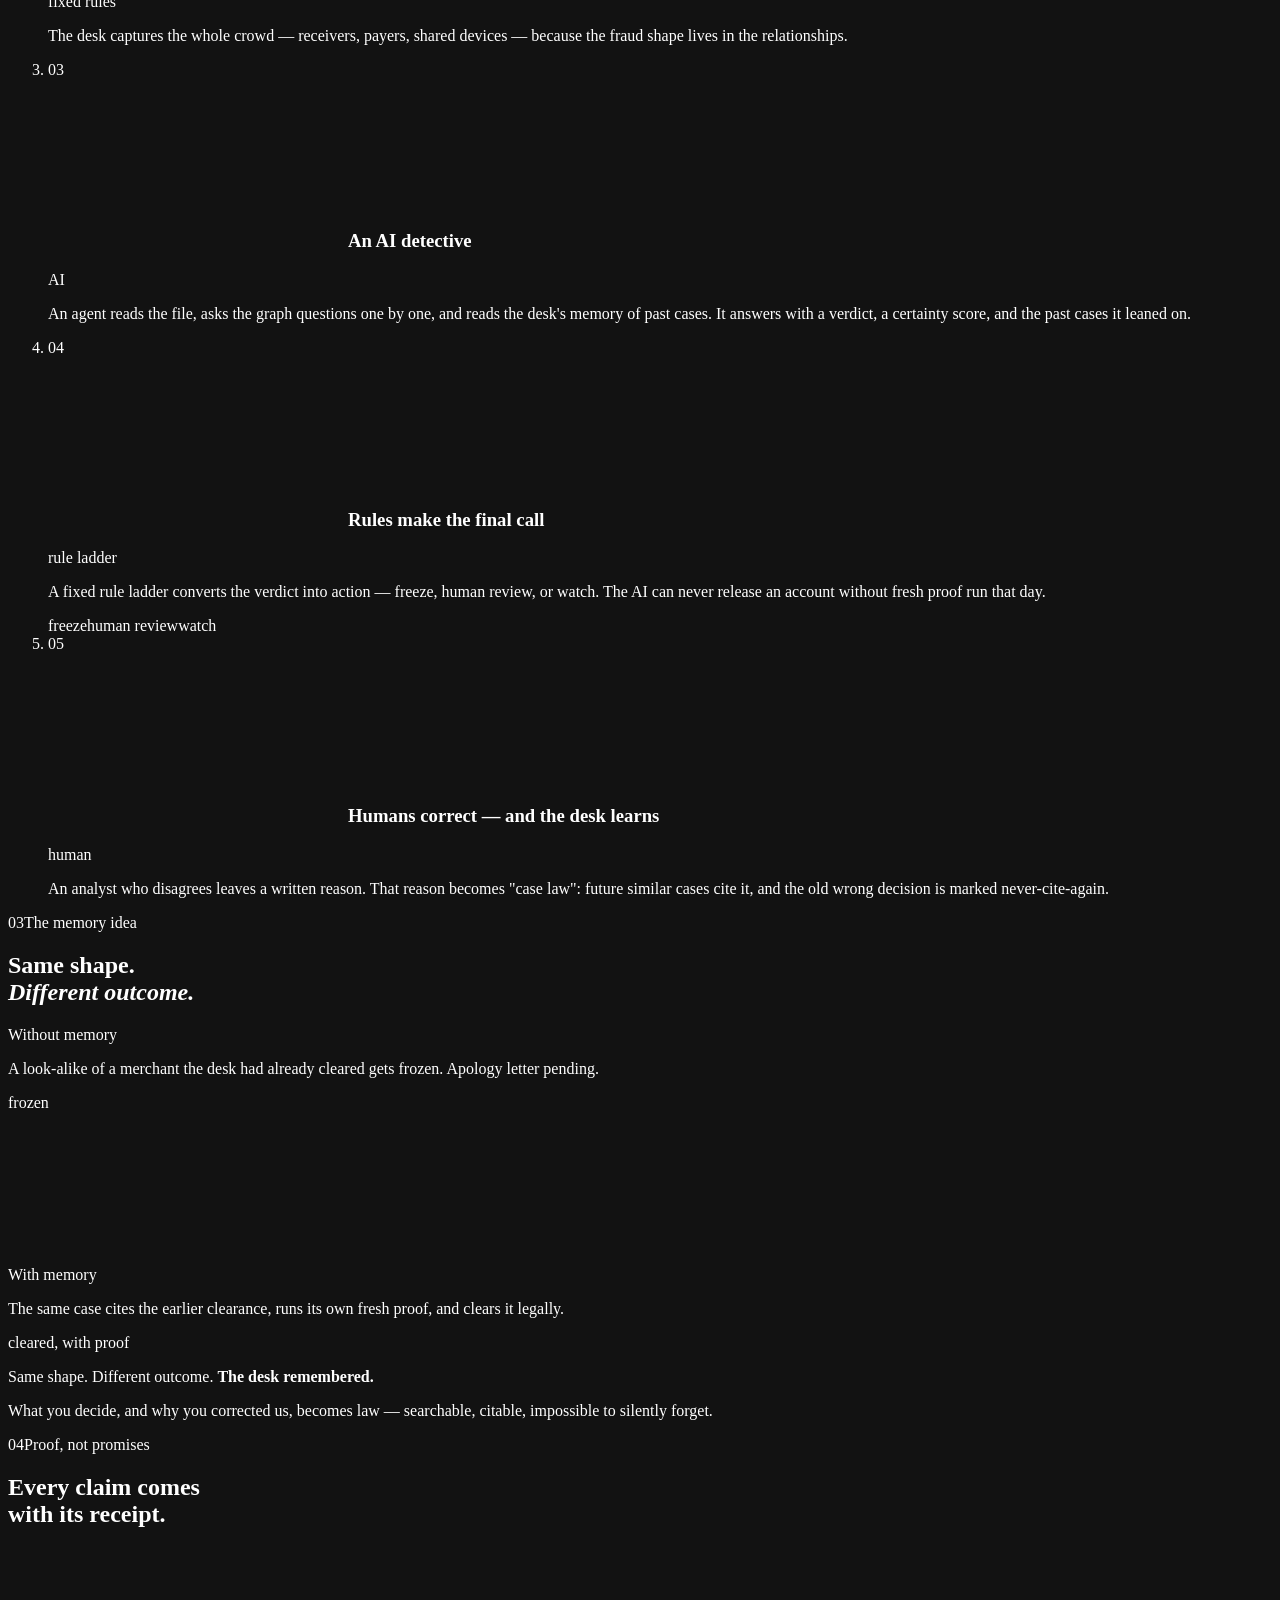
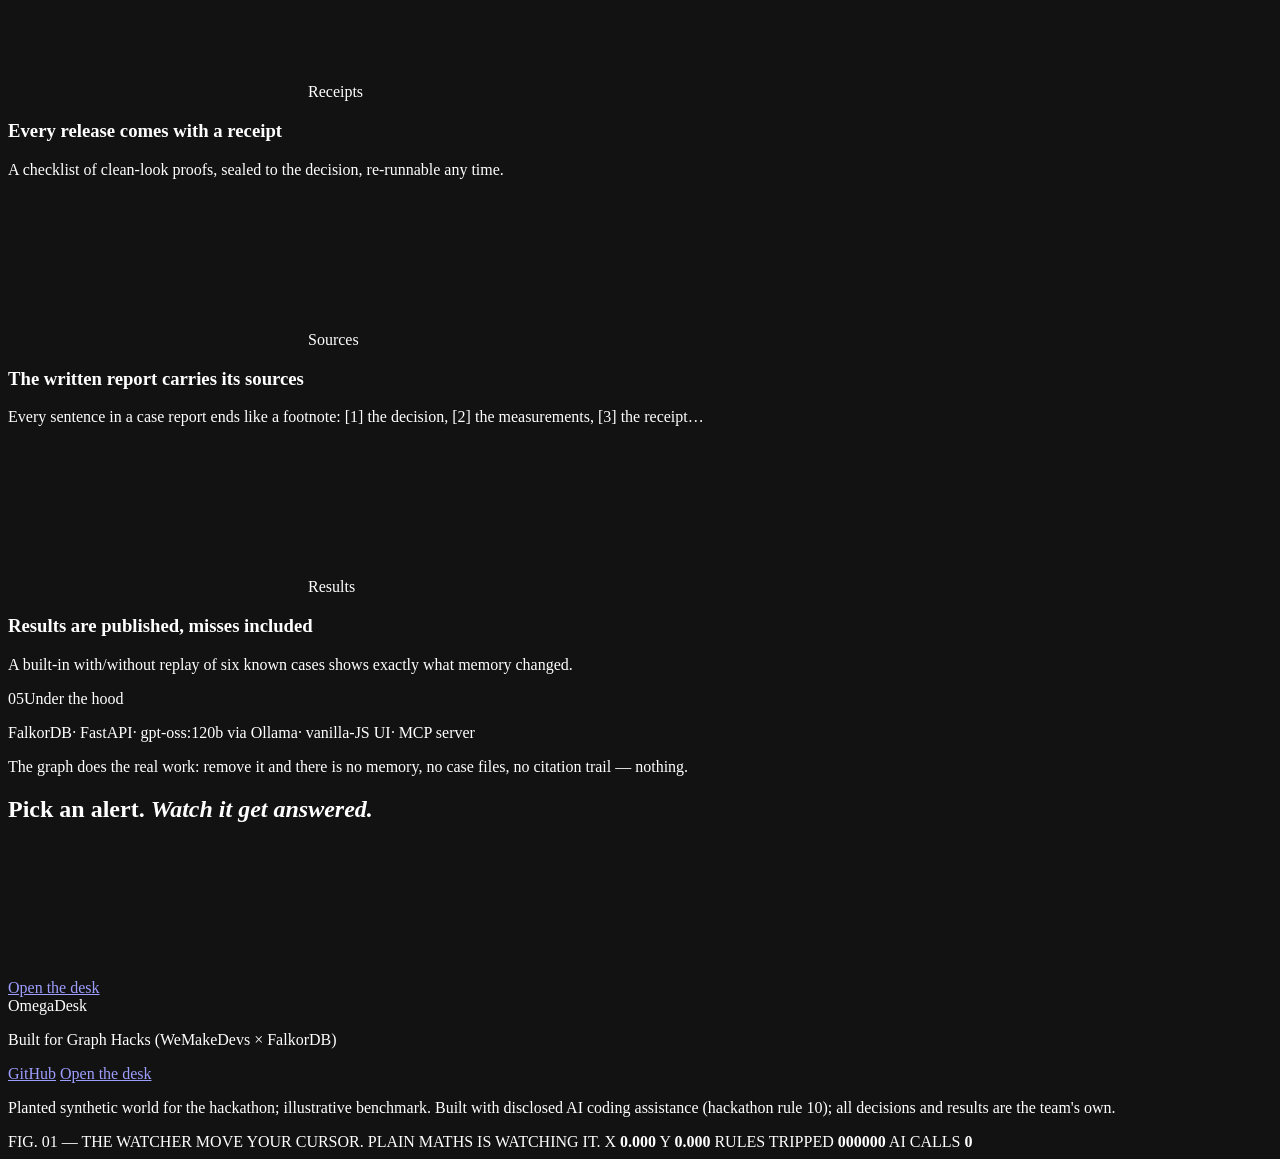
==== commit 0be55910: "Routing: serve the home page at / (root route only); home links made absolute, desk logo points to /" ====
--- a/ui/home/index.html
+++ b/ui/home/index.html
@@ -10,7 +10,7 @@
 <link rel="preconnect" href="https://fonts.googleapis.com">
 <link rel="preconnect" href="https://fonts.gstatic.com" crossorigin>
 <link rel="stylesheet" href="https://fonts.googleapis.com/css2?family=Instrument+Serif:ital@0;1&family=Inter+Tight:wght@400;500;600&family=JetBrains+Mono:wght@400;500&display=swap">
-<link rel="stylesheet" href="home.css">
+<link rel="stylesheet" href="/app/home/home.css">
 </head>
 <body>
 <canvas id="field" aria-hidden="true"></canvas>
@@ -20,7 +20,7 @@
 
 <!-- 1. Header -->
 <nav class="nav" id="nav">
-  <a class="brand" href="./"><span class="logo" aria-hidden="true"></span>OmegaDesk<span class="tagline">AML investigation desk</span></a>
+  <a class="brand" href="/"><span class="logo" aria-hidden="true"></span>OmegaDesk<span class="tagline">AML investigation desk</span></a>
   <div class="nav-links">
     <a href="#how">How it works</a>
     <a href="#memory">The memory idea</a>
@@ -29,7 +29,7 @@
   </div>
   <div class="island-msg" id="island-msg" aria-live="polite"></div>
   <!-- DEMO: points at the live desk until the demo video is published; swap the href for the video URL then -->
-  <a class="btn primary sm" href="../"><svg class="ico" aria-hidden="true"><use href="../icons.svg#i-play"/></svg>View demo</a>
+  <a class="btn primary sm" href="/app/"><svg class="ico" aria-hidden="true"><use href="/app/icons.svg#i-play"/></svg>View demo</a>
 </nav>
 
 <!-- 2. Hero -->
@@ -39,8 +39,8 @@
   <p class="lede">OmegaDesk watches money for fraud shapes, investigates with an AI agent — and keeps every human
     correction as a lesson that changes future decisions.</p>
   <div class="cta">
-    <a class="btn primary" href="../">Watch the demo<svg class="ico" aria-hidden="true"><use href="../icons.svg#i-arrow"/></svg></a>
-    <a class="btn ghost" href="https://github.com/CombatAFK378/OmegaDesk" target="_blank" rel="noopener"><svg class="ico" aria-hidden="true"><use href="../icons.svg#i-github"/></svg>GitHub repo</a>
+    <a class="btn primary" href="/app/">Watch the demo<svg class="ico" aria-hidden="true"><use href="/app/icons.svg#i-arrow"/></svg></a>
+    <a class="btn ghost" href="https://github.com/CombatAFK378/OmegaDesk" target="_blank" rel="noopener"><svg class="ico" aria-hidden="true"><use href="/app/icons.svg#i-github"/></svg>GitHub repo</a>
   </div>
 
   <div class="hero-viz glass" aria-label="How a case moves">
@@ -77,17 +77,17 @@
   </div>
   <div class="cards3">
     <article class="p-card glass" data-sig="problem 1 · repeated work">
-      <div class="p-head"><span class="ico-tile"><svg class="ico" aria-hidden="true"><use href="../icons.svg#i-repeat"/></svg></span><span class="p-no">01</span></div>
+      <div class="p-head"><span class="ico-tile"><svg class="ico" aria-hidden="true"><use href="/app/icons.svg#i-repeat"/></svg></span><span class="p-no">01</span></div>
       <h3>Work gets repeated</h3>
       <p>An analyst spends an hour on a case, closes it — and the same pattern walks in next week. Nobody remembers.</p>
     </article>
     <article class="p-card glass" data-sig="problem 2 · lost reasoning">
-      <div class="p-head"><span class="ico-tile"><svg class="ico" aria-hidden="true"><use href="../icons.svg#i-unlink"/></svg></span><span class="p-no">02</span></div>
+      <div class="p-head"><span class="ico-tile"><svg class="ico" aria-hidden="true"><use href="/app/icons.svg#i-unlink"/></svg></span><span class="p-no">02</span></div>
       <h3>Lessons are lost</h3>
       <p>The reason behind a decision is written somewhere, but nothing connects it to the next similar case.</p>
     </article>
     <article class="p-card glass" data-sig="problem 3 · repeated mistakes">
-      <div class="p-head"><span class="ico-tile"><svg class="ico" aria-hidden="true"><use href="../icons.svg#i-lock"/></svg></span><span class="p-no">03</span></div>
+      <div class="p-head"><span class="ico-tile"><svg class="ico" aria-hidden="true"><use href="/app/icons.svg#i-lock"/></svg></span><span class="p-no">03</span></div>
       <h3>Wrong freezes stick for months</h3>
       <p>An honest business gets frozen. The mistake repeats, because the system remembers the freeze but not why it was wrong.</p>
     </article>
@@ -107,24 +107,24 @@
   <ol class="story">
     <li class="step" data-actor="rules" data-sig="step 1 · fixed rules · no AI">
       <div class="s-no">01</div>
-      <div class="s-body glass"><div class="s-top"><h3><span class="ico-tile"><svg class="ico" aria-hidden="true"><use href="../icons.svg#i-radar"/></svg></span>A watcher with plain maths</h3><span class="actor rules">fixed rules</span></div>
+      <div class="s-body glass"><div class="s-top"><h3><span class="ico-tile"><svg class="ico" aria-hidden="true"><use href="/app/icons.svg#i-radar"/></svg></span>A watcher with plain maths</h3><span class="actor rules">fixed rules</span></div>
         <p>Every moment, fixed rules look at the money: one account paid by many? money leaving instantly? payments hiding
           under the reporting line? one device on many accounts?</p></div>
     </li>
     <li class="step" data-actor="rules" data-sig="step 2 · fixed rules · the whole crowd">
       <div class="s-no">02</div>
-      <div class="s-body glass"><div class="s-top"><h3><span class="ico-tile"><svg class="ico" aria-hidden="true"><use href="../icons.svg#i-graph"/></svg></span>A case file, not one suspect</h3><span class="actor rules">fixed rules</span></div>
+      <div class="s-body glass"><div class="s-top"><h3><span class="ico-tile"><svg class="ico" aria-hidden="true"><use href="/app/icons.svg#i-graph"/></svg></span>A case file, not one suspect</h3><span class="actor rules">fixed rules</span></div>
         <p>The desk captures the whole crowd — receivers, payers, shared devices — because the fraud shape lives in the relationships.</p></div>
     </li>
     <li class="step key" data-actor="ai" data-sig="step 3 · AI · the only step that reasons">
       <div class="s-no">03</div>
-      <div class="s-body glass"><div class="s-top"><h3><span class="ico-tile"><svg class="ico" aria-hidden="true"><use href="../icons.svg#i-detective"/></svg></span>An AI detective</h3><span class="actor ai">AI</span></div>
+      <div class="s-body glass"><div class="s-top"><h3><span class="ico-tile"><svg class="ico" aria-hidden="true"><use href="/app/icons.svg#i-detective"/></svg></span>An AI detective</h3><span class="actor ai">AI</span></div>
         <p>An agent reads the file, asks the graph questions one by one, and reads the desk's memory of past cases. It answers
           with a verdict, a certainty score, and the past cases it leaned on.</p></div>
     </li>
     <li class="step" data-actor="code" data-sig="step 4 · rules · the AI never picks the action">
       <div class="s-no">04</div>
-      <div class="s-body glass"><div class="s-top"><h3><span class="ico-tile"><svg class="ico" aria-hidden="true"><use href="../icons.svg#i-ladder"/></svg></span>Rules make the final call</h3><span class="actor code">rule ladder</span></div>
+      <div class="s-body glass"><div class="s-top"><h3><span class="ico-tile"><svg class="ico" aria-hidden="true"><use href="/app/icons.svg#i-ladder"/></svg></span>Rules make the final call</h3><span class="actor code">rule ladder</span></div>
         <p>A fixed rule ladder converts the verdict into action — freeze, human review, or watch. The AI can never release an
           account without fresh proof run that day.</p>
         <div class="ladder">
@@ -133,7 +133,7 @@
     </li>
     <li class="step" data-actor="human" data-sig="step 5 · human · corrections become case law">
       <div class="s-no">05</div>
-      <div class="s-body glass"><div class="s-top"><h3><span class="ico-tile"><svg class="ico" aria-hidden="true"><use href="../icons.svg#i-pen"/></svg></span>Humans correct — and the desk learns</h3><span class="actor human">human</span></div>
+      <div class="s-body glass"><div class="s-top"><h3><span class="ico-tile"><svg class="ico" aria-hidden="true"><use href="/app/icons.svg#i-pen"/></svg></span>Humans correct — and the desk learns</h3><span class="actor human">human</span></div>
         <p>An analyst who disagrees leaves a written reason. That reason becomes "case law": future similar cases cite it, and
           the old wrong decision is marked never-cite-again.</p></div>
     </li>
@@ -152,7 +152,7 @@
       <p>A look-alike of a merchant the desk had already cleared gets frozen. Apology letter pending.</p>
       <span class="ba-out a-freeze">frozen</span>
     </div>
-    <div class="ba-arrow" aria-hidden="true"><svg class="ico" aria-hidden="true"><use href="../icons.svg#i-arrow"/></svg></div>
+    <div class="ba-arrow" aria-hidden="true"><svg class="ico" aria-hidden="true"><use href="/app/icons.svg#i-arrow"/></svg></div>
     <div class="ba-card glass with" data-sig="memory on · cites the earlier clearance">
       <span class="ba-tag">With memory</span>
       <p>The same case cites the earlier clearance, runs its own fresh proof, and clears it legally.</p>
@@ -171,17 +171,17 @@
   </div>
   <div class="cards3">
     <article class="p-card glass" data-sig="receipt · re-runnable any time">
-      <div class="p-head"><span class="ico-tile"><svg class="ico" aria-hidden="true"><use href="../icons.svg#i-receipt"/></svg></span><span class="p-no">Receipts</span></div>
+      <div class="p-head"><span class="ico-tile"><svg class="ico" aria-hidden="true"><use href="/app/icons.svg#i-receipt"/></svg></span><span class="p-no">Receipts</span></div>
       <h3>Every release comes with a receipt</h3>
       <p>A checklist of clean-look proofs, sealed to the decision, re-runnable any time.</p>
     </article>
     <article class="p-card glass" data-sig="report · every sentence footnoted">
-      <div class="p-head"><span class="ico-tile"><svg class="ico" aria-hidden="true"><use href="../icons.svg#i-sources"/></svg></span><span class="p-no">Sources</span></div>
+      <div class="p-head"><span class="ico-tile"><svg class="ico" aria-hidden="true"><use href="/app/icons.svg#i-sources"/></svg></span><span class="p-no">Sources</span></div>
       <h3>The written report carries its sources</h3>
       <p>Every sentence in a case report ends like a footnote: [1] the decision, [2] the measurements, [3] the receipt…</p>
     </article>
     <article class="p-card glass" data-sig="benchmark · with and without memory">
-      <div class="p-head"><span class="ico-tile"><svg class="ico" aria-hidden="true"><use href="../icons.svg#i-results"/></svg></span><span class="p-no">Results</span></div>
+      <div class="p-head"><span class="ico-tile"><svg class="ico" aria-hidden="true"><use href="/app/icons.svg#i-results"/></svg></span><span class="p-no">Results</span></div>
       <h3>Results are published, misses included</h3>
       <p>A built-in with/without replay of six known cases shows exactly what memory changed.</p>
     </article>
@@ -203,7 +203,7 @@
 
 <section class="band">
   <h2>Pick an alert. <em class="serif">Watch it get answered.</em></h2>
-  <a class="btn primary" href="../">Open the desk<svg class="ico" aria-hidden="true"><use href="../icons.svg#i-arrow"/></svg></a>
+  <a class="btn primary" href="/app/">Open the desk<svg class="ico" aria-hidden="true"><use href="/app/icons.svg#i-arrow"/></svg></a>
 </section>
 
 <!-- 9. Footer -->
@@ -215,7 +215,7 @@
     </div>
     <div class="sf-links">
       <a href="https://github.com/CombatAFK378/OmegaDesk" target="_blank" rel="noopener">GitHub</a>
-      <a href="../">Open the desk</a>
+      <a href="/app/">Open the desk</a>
     </div>
   </div>
   <p class="sf-fine">Planted synthetic world for the hackathon; illustrative benchmark. Built with disclosed AI coding
@@ -231,7 +231,7 @@
   <span class="hud-last" id="h-last"></span>
 </footer>
 
-<script src="../hover.js"></script>
-<script src="home.js"></script>
+<script src="/app/hover.js"></script>
+<script src="/app/home/home.js"></script>
 </body>
 </html>
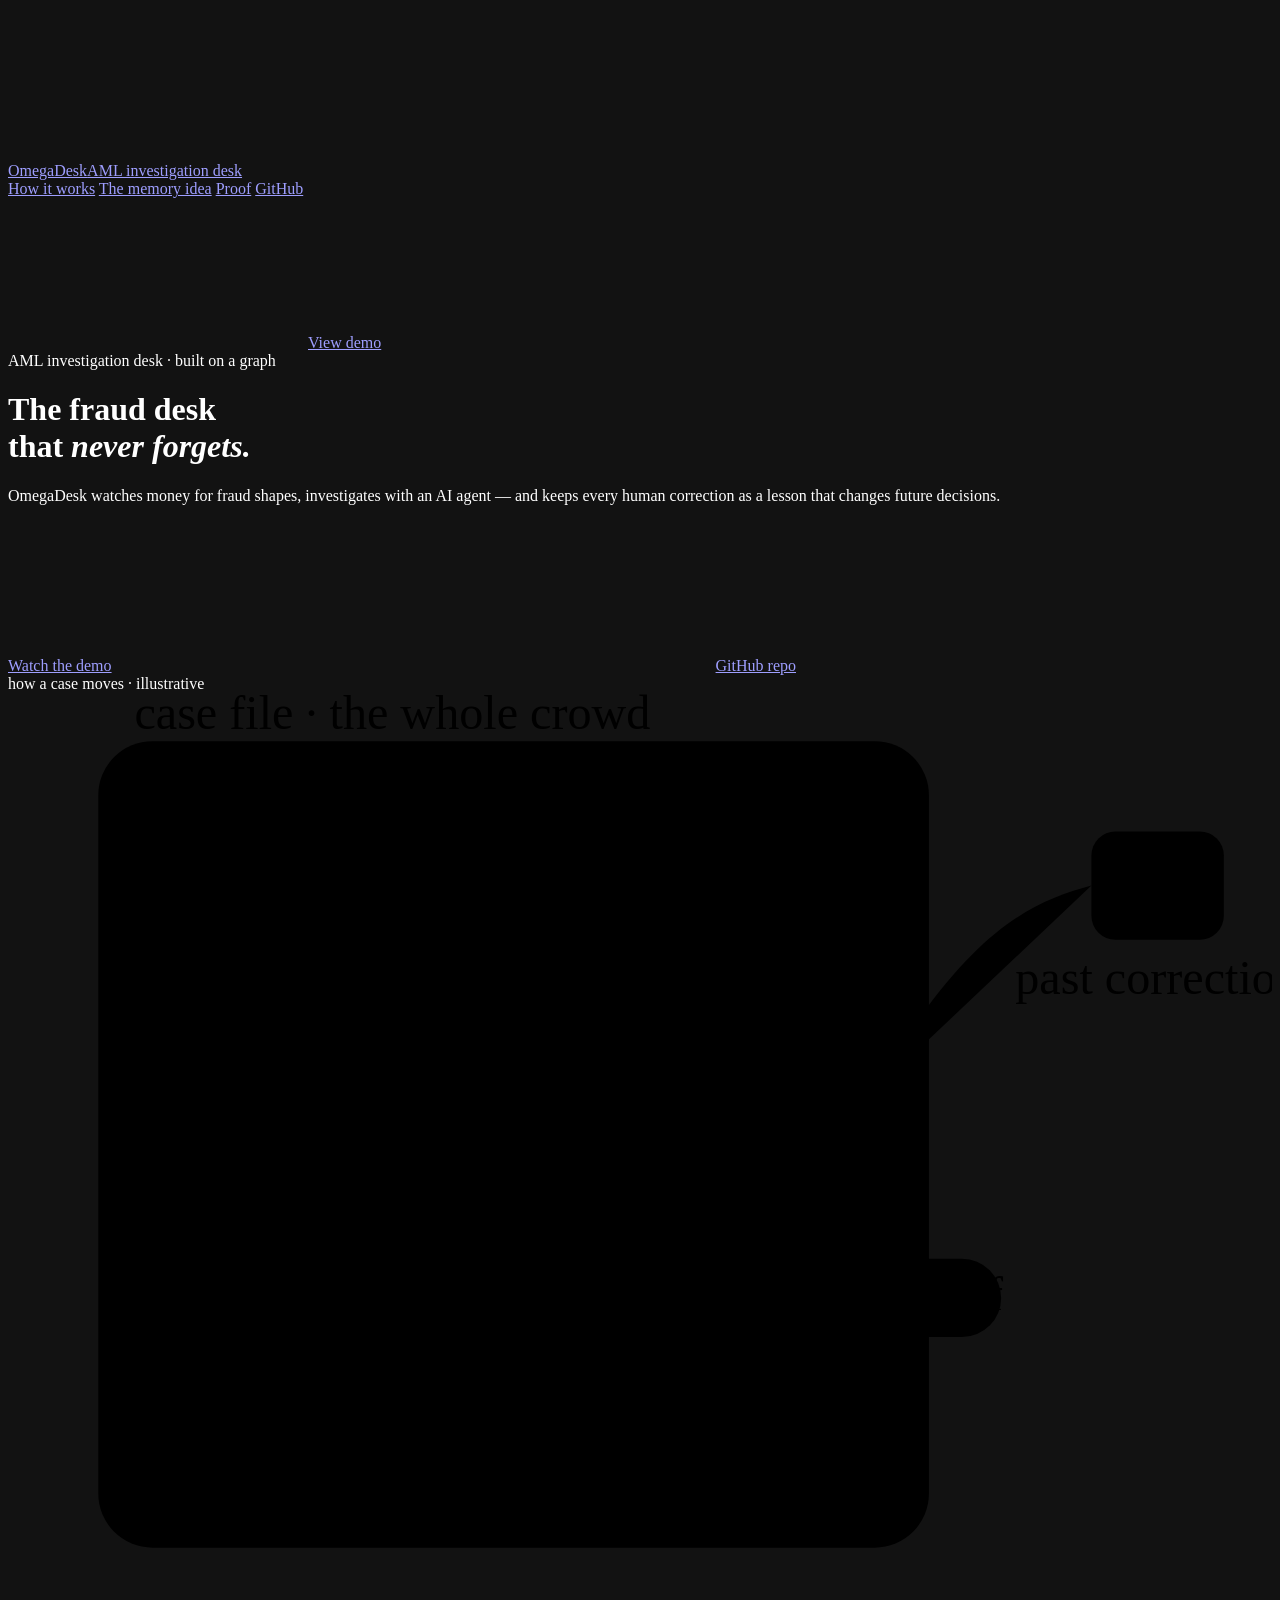
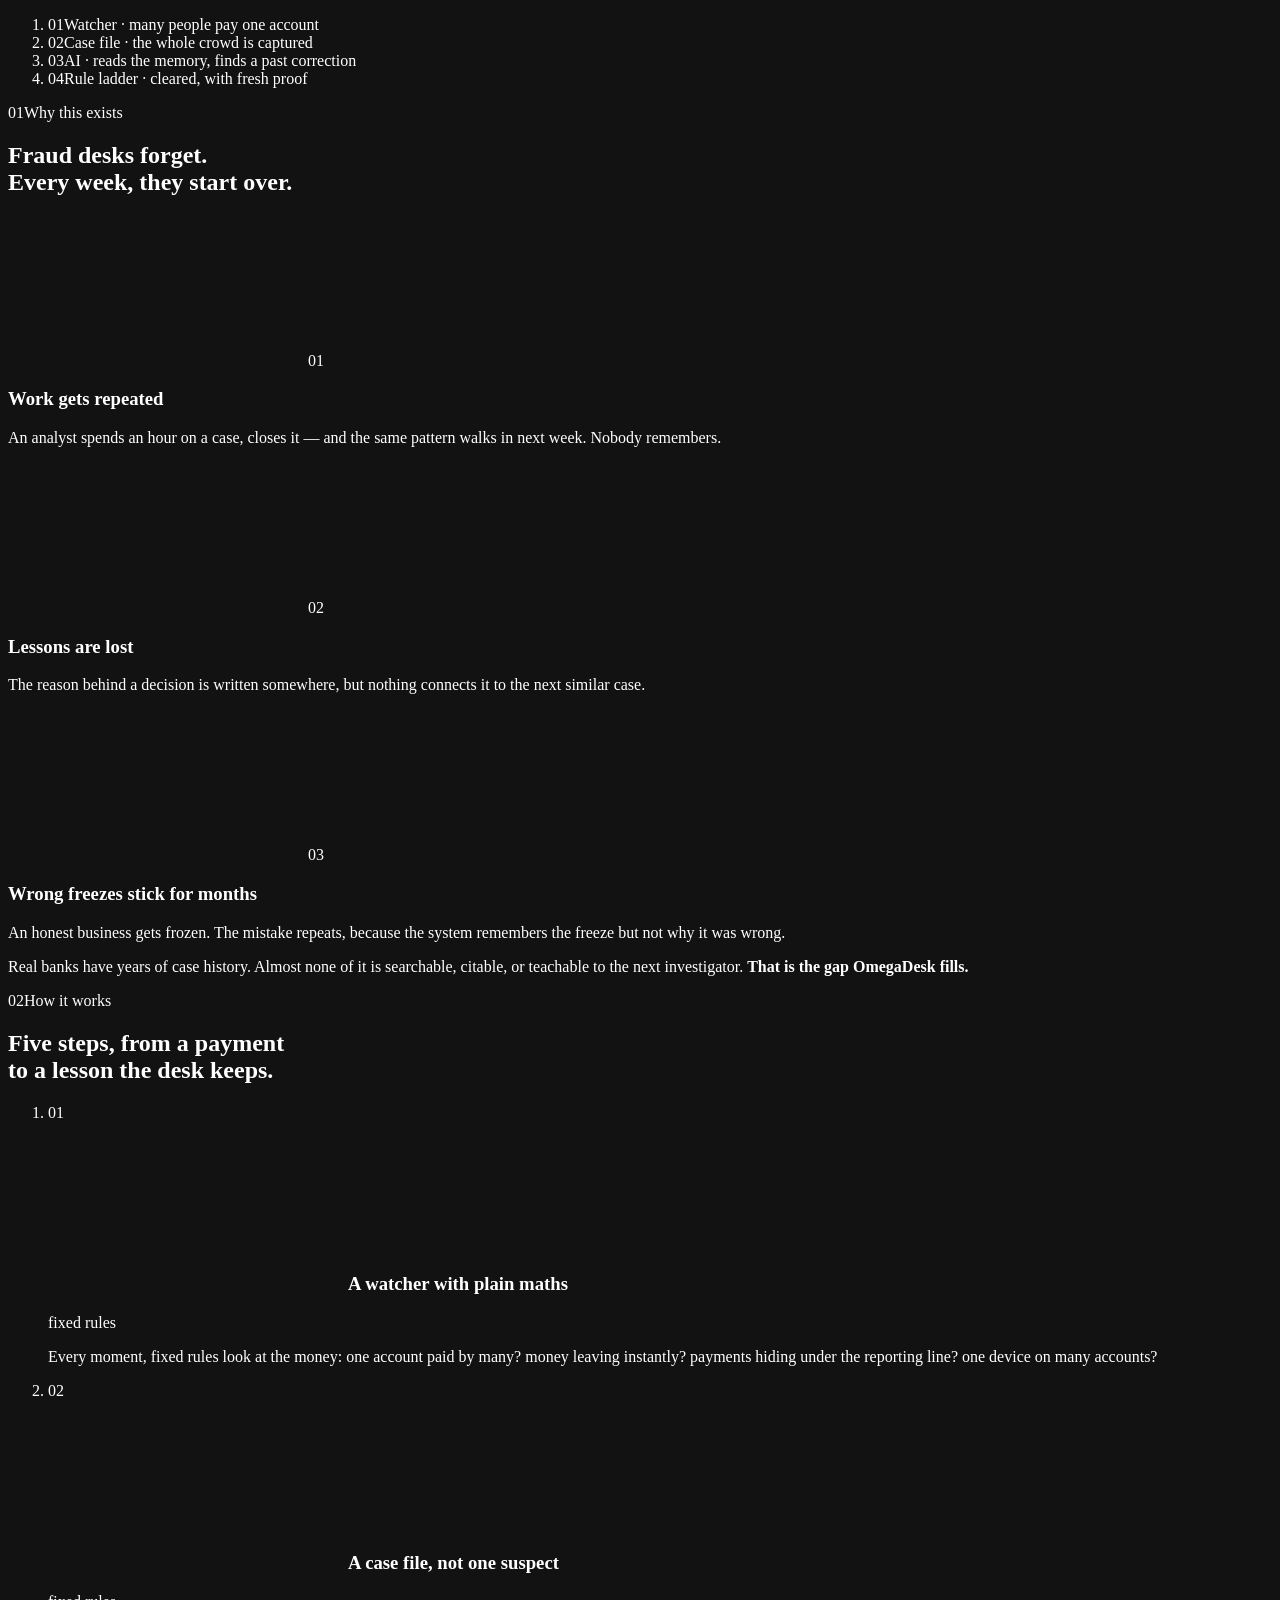
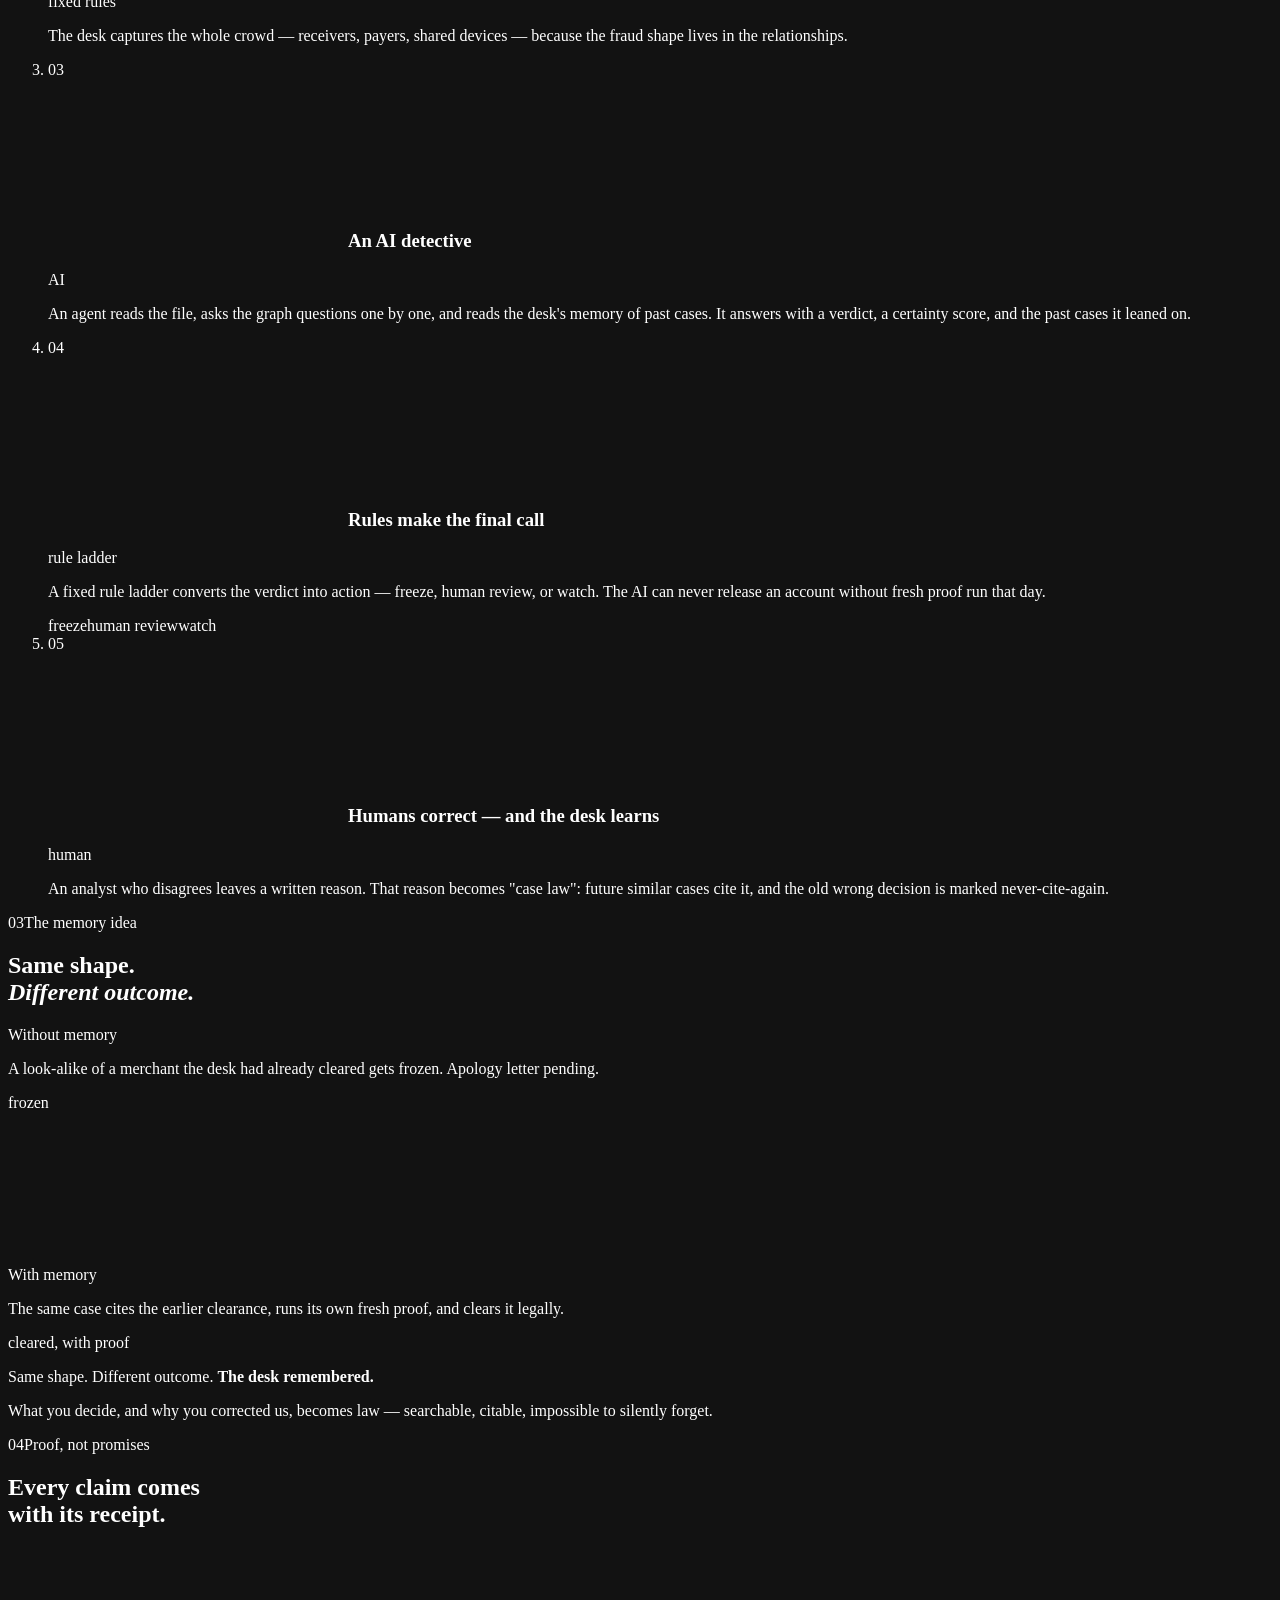
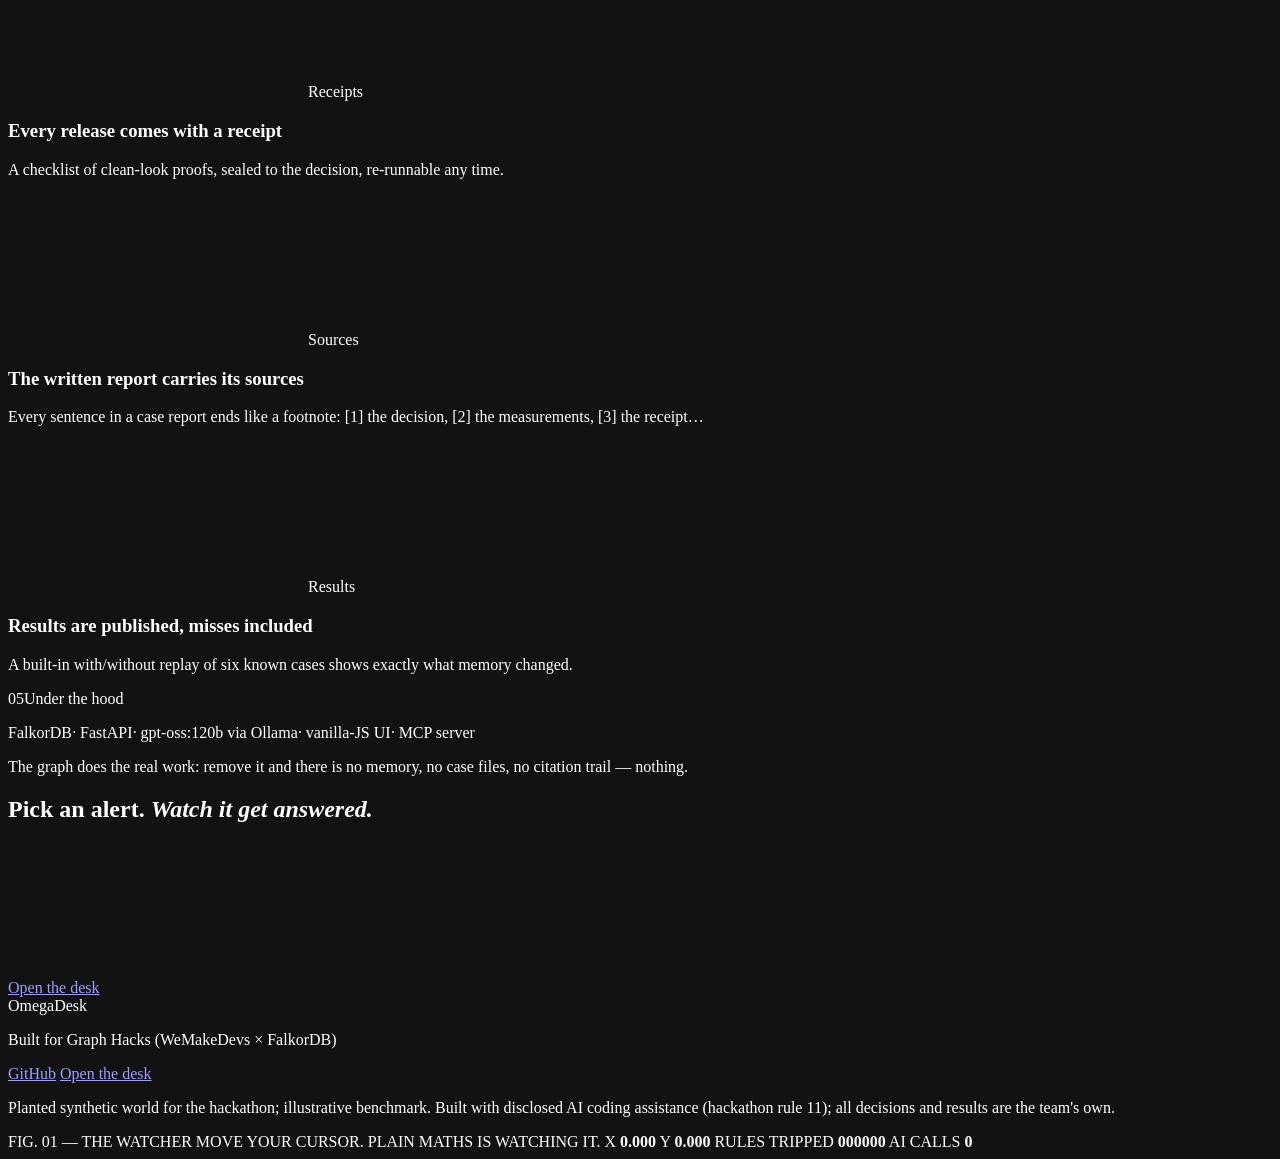
==== commit c9c1bdf5: "Demo tools: all six stories from the UI; replant guard; LLM timeout; UI fixes - Demo tools menu: but" ====
--- a/ui/home/index.html
+++ b/ui/home/index.html
@@ -219,7 +219,7 @@
     </div>
   </div>
   <p class="sf-fine">Planted synthetic world for the hackathon; illustrative benchmark. Built with disclosed AI coding
-    assistance (hackathon rule 10); all decisions and results are the team's own.</p>
+    assistance (hackathon rule 11); all decisions and results are the team's own.</p>
 </footer>
 
 <footer class="hud">
